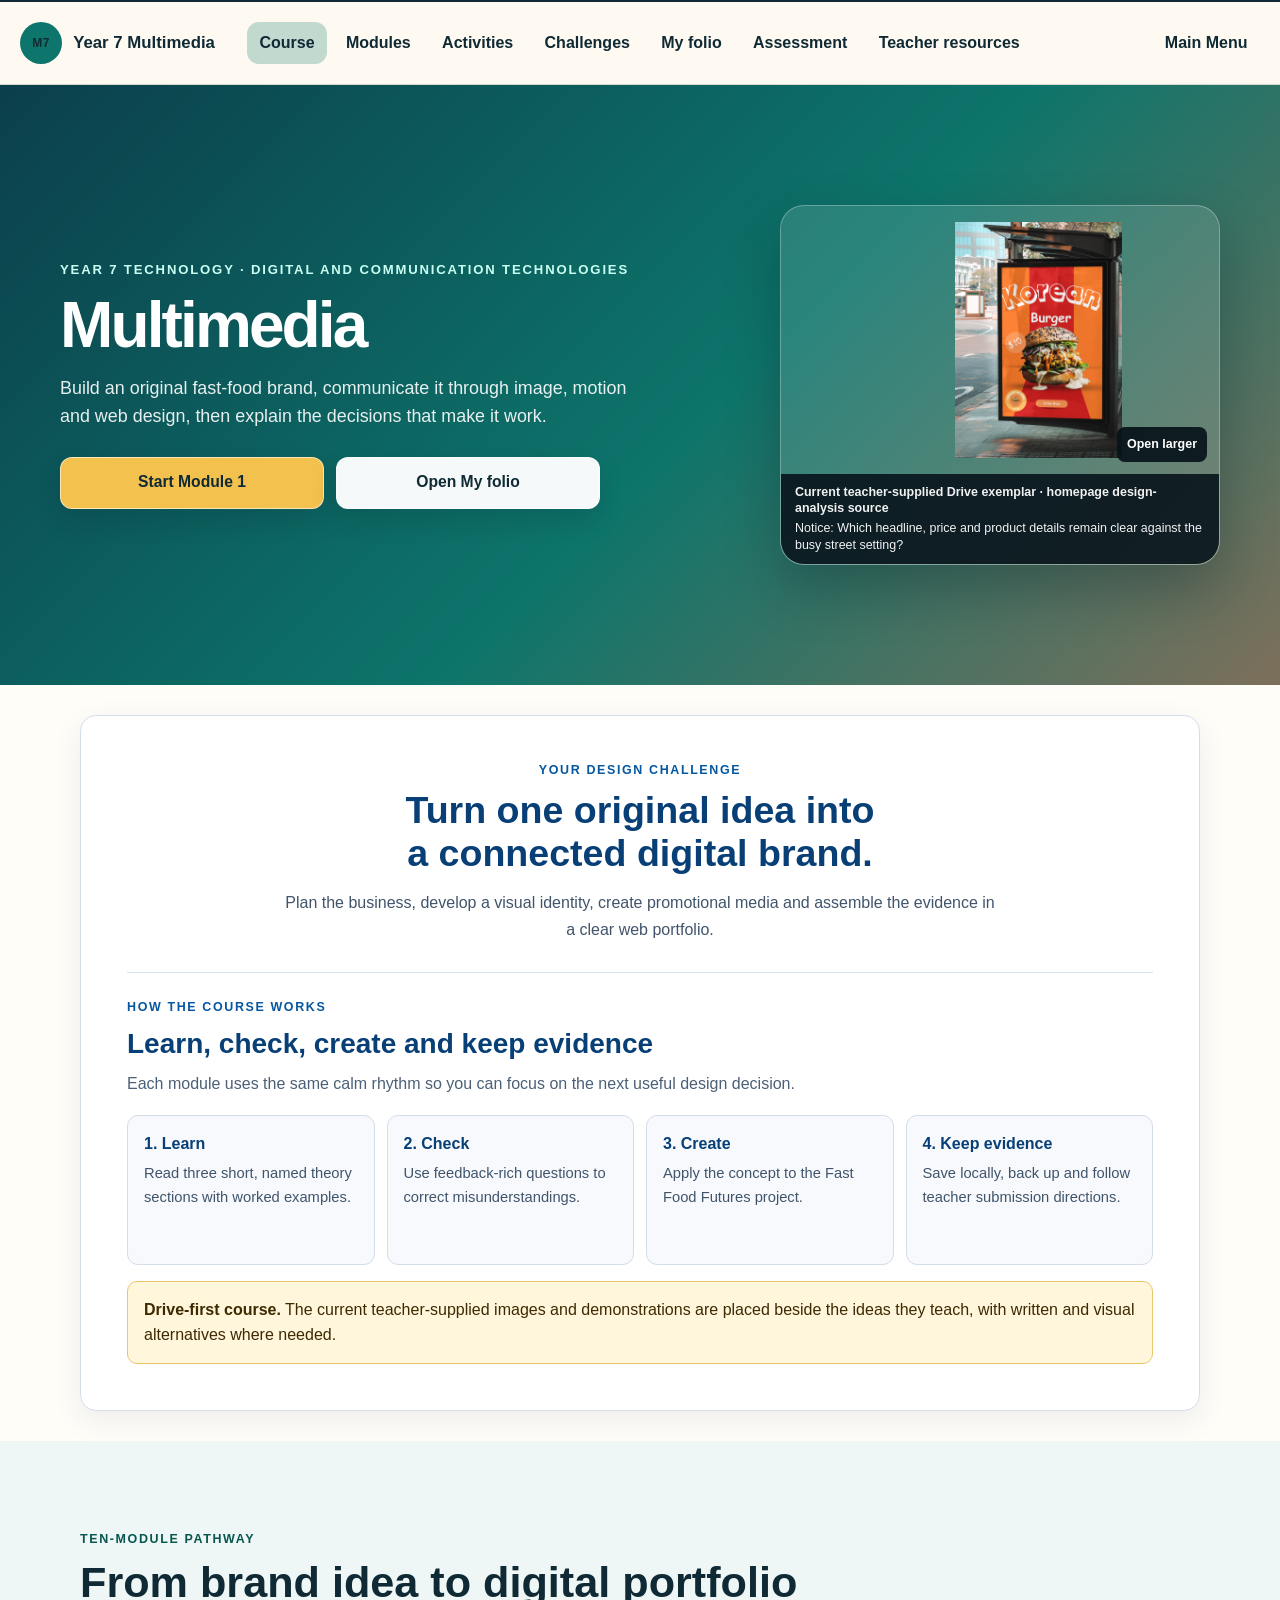
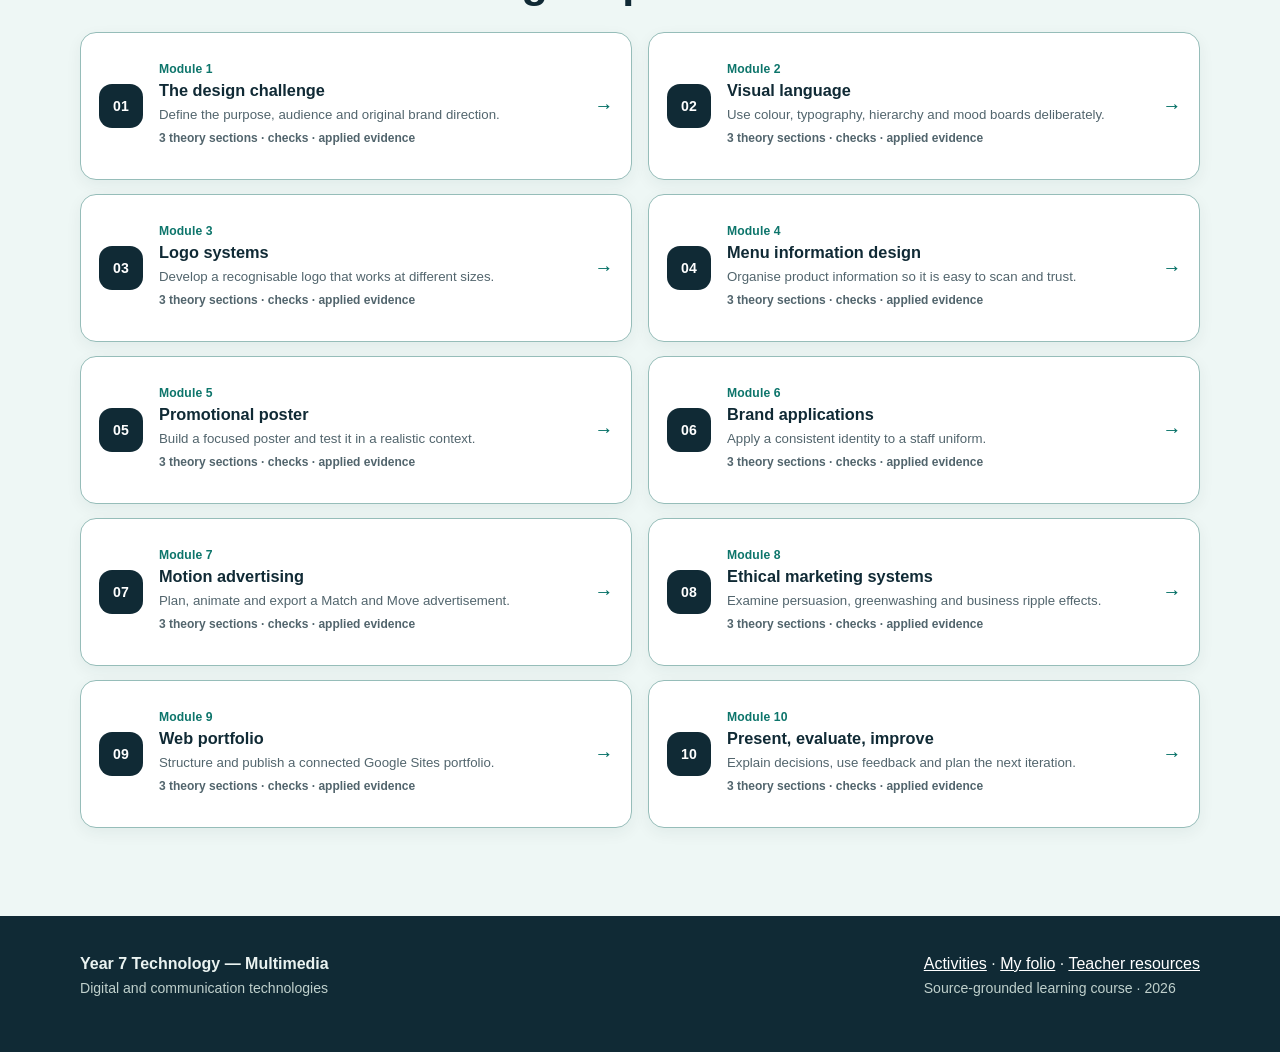
==== index.html @ 935b4e0b "Publish Year 7 Multimedia guided course" ====
<!doctype html>
<html lang="en-AU">
<head>
  <meta charset="utf-8"><meta name="viewport" content="width=device-width, initial-scale=1">
  <link rel="icon" href="favicon.svg" type="image/svg+xml">
  <meta name="description" content="Year 7 Technology Multimedia — Fast Food Futures student learning course.">
  <title>Year 7 Technology | Multimedia</title>
  <link rel="stylesheet" href="styles.css"><link rel="stylesheet" href="course-family-navigation.css"><link rel="stylesheet" href="course-family-hero.css"><link rel="stylesheet" href="course-family-intro.css"><link rel="stylesheet" href="module-pathway.css">
</head>
<body>
  <a class="skip-link" href="#main">Skip to course content</a>
  <header class="course-family-nav screen-only"><div class="course-family-nav__inner"><a class="course-family-nav__brand" href="index.html"><span class="course-family-nav__mark" aria-hidden="true">M7</span><span>Year 7 Multimedia</span></a><nav class="course-family-nav__links" aria-label="Course navigation"><a data-nav-key="course" href="index.html">Course</a><a data-nav-key="modules" href="#modules">Modules</a><a data-nav-key="activities" href="activities.html">Activities</a><a data-nav-key="busy-work" href="busy-work.html">Challenges</a><a data-nav-key="folio" href="folio.html">My folio</a><a data-nav-key="assessment" href="assessment.html">Assessment</a><a data-nav-key="teacher-resources" href="teacher-resources.html">Teacher resources</a><a data-main-menu-link href="https://stevencowell.github.io/Main-Page/">Main Menu</a></nav></div></header>
  <main id="main">
    <section class="course-family-hero family-dark-hero"><div class="course-family-hero-inner"><div class="hero-copy"><p class="eyebrow">Year 7 Technology · Digital and communication technologies</p><h1>Multimedia</h1><p class="lede">Build an original fast-food brand, communicate it through image, motion and web design, then explain the decisions that make it work.</p><div class="hero-actions"><a href="modules/module-01.html">Start Module 1</a><a href="folio.html">Open My folio</a></div></div><figure class="hero-image hero-image-contain" data-hero-media><a class="hero-image__open" href="assets/source/drive-poster-street-mockup.png" target="_blank" rel="noopener" aria-label="Open the supplied street poster mock-up at full size"><img src="assets/source/drive-poster-street-mockup.png" alt="Supplied Fast Food Futures poster shown on an outdoor street advertising panel"><span class="hero-image__open-label">Open larger</span></a><figcaption><strong>Current teacher-supplied Drive exemplar · homepage design-analysis source</strong><span>Notice: Which headline, price and product details remain clear against the busy street setting?</span></figcaption></figure></div></section>
    <section class="course-family-intro" aria-labelledby="course-intro-title"><div class="course-family-intro__inner"><header class="course-family-intro__heading"><p class="course-family-intro__eyebrow">Your design challenge</p><h2 id="course-intro-title">Turn one original idea into a connected digital brand.</h2><p class="course-family-intro__lede">Plan the business, develop a visual identity, create promotional media and assemble the evidence in a clear web portfolio.</p></header><div class="course-family-intro__routine"><div class="course-family-intro__routine-heading"><p class="course-family-intro__eyebrow">How the course works</p><h3>Learn, check, create and keep evidence</h3><p>Each module uses the same calm rhythm so you can focus on the next useful design decision.</p></div><div class="course-family-intro__cards"><article class="course-family-intro__card"><h4>1. Learn</h4><p>Read three short, named theory sections with worked examples.</p></article><article class="course-family-intro__card"><h4>2. Check</h4><p>Use feedback-rich questions to correct misunderstandings.</p></article><article class="course-family-intro__card"><h4>3. Create</h4><p>Apply the concept to the Fast Food Futures project.</p></article><article class="course-family-intro__card"><h4>4. Keep evidence</h4><p>Save locally, back up and follow teacher submission directions.</p></article></div></div><p class="course-family-intro__evidence"><strong>Drive-first course.</strong> The current teacher-supplied images and demonstrations are placed beside the ideas they teach, with written and visual alternatives where needed.</p></div></section>
    <section class="soft" id="modules"><div class="wrap"><p class="eyebrow">Ten-module pathway</p><h2>From brand idea to digital portfolio</h2><div class="module-grid" data-module-grid></div></div></section>
  </main>
  <footer class="footer"><div class="wrap footer-grid"><div><strong>Year 7 Technology — Multimedia</strong><p class="fine">Digital and communication technologies</p></div><div><a href="activities.html">Activities</a> · <a href="folio.html">My folio</a> · <a href="teacher-resources.html">Teacher resources</a><p class="fine">Source-grounded learning course · <span data-year></span></p></div></div></footer>
  <script src="data/course-map.js"></script><script src="scripts/shared.js"></script><script src="scripts/home.js"></script>
</body></html>
---- styles.css ----
:root {
  --ink: #102a35;
  --muted: #52656d;
  --paper: #fffdf8;
  --surface: #ffffff;
  --soft: #eef7f5;
  --accent: #0d756b;
  --accent-dark: #07564f;
  --coral: #ed6a4a;
  --gold: #f2c14e;
  --line: #d6e1de;
  --focus: #7a3df0;
  --shadow: 0 14px 34px rgba(16, 42, 53, .10);
  --family-hero-surface: linear-gradient(135deg, #0b3f4b 0%, #0d756b 55%, #ed6a4a 145%);
  --family-hero-copy: #fff;
  --family-hero-muted: rgba(255, 255, 255, .9);
  --family-hero-eyebrow: #c8fff2;
  --family-action-primary: #f2c14e;
  --family-action-primary-ink: #102a35;
  --family-action-secondary-ink: #102a35;
  color-scheme: light;
  font-family: Inter, Aptos, "Segoe UI", Arial, sans-serif;
}

* { box-sizing: border-box; }
html { scroll-behavior: smooth; }
body { margin: 0; background: var(--paper); color: var(--ink); line-height: 1.65; }
img { display: block; max-width: 100%; }
a { color: var(--accent-dark); }
a:hover { color: #8d321f; }
button, input, textarea, select { font: inherit; }
:focus-visible { outline: 3px solid var(--focus); outline-offset: 3px; }

.skip-link { position: fixed; left: 1rem; top: -5rem; z-index: 9999; padding: .75rem 1rem; border-radius: .5rem; background: #fff; color: #000; font-weight: 800; }
.skip-link:focus { top: 1rem; }
.wrap { width: min(1120px, calc(100% - 40px)); margin-inline: auto; }
.narrow { width: min(800px, calc(100% - 40px)); margin-inline: auto; }
section { padding: clamp(3rem, 7vw, 5.5rem) 0; }
.soft { background: var(--soft); }
.eyebrow { margin: 0 0 .55rem; color: var(--accent-dark); font-size: .78rem; font-weight: 900; letter-spacing: .13em; text-transform: uppercase; }
h1, h2, h3 { line-height: 1.14; text-wrap: balance; }
h1 { font-size: clamp(2.5rem, 7vw, 4.6rem); }
h2 { margin: 0 0 1rem; font-size: clamp(1.8rem, 4vw, 2.7rem); }
h3 { margin: 0 0 .65rem; font-size: 1.23rem; }
p { margin: 0 0 1rem; }
.lede { max-width: 65ch; color: var(--muted); font-size: 1.12rem; }
.fine { color: var(--muted); font-size: .88rem; }
.button { display: inline-flex; align-items: center; justify-content: center; min-height: 48px; padding: .78rem 1.05rem; border: 2px solid var(--accent); border-radius: .75rem; background: var(--accent); color: #fff; font-weight: 850; text-decoration: none; }
.button:hover { background: var(--accent-dark); color: #fff; }
.button.secondary { background: #fff; color: var(--ink); }
.actions { display: flex; flex-wrap: wrap; gap: .8rem; margin-top: 1.4rem; }

.course-family-nav { position: sticky; top: 0; }
.course-family-nav__mark { font-size: .7rem; letter-spacing: .04em; }
.course-family-nav__links a[data-main-menu-link] { margin-left: auto; }

.identity-panel { display: grid; height: 100%; place-items: center; overflow: hidden; background: linear-gradient(145deg, rgba(255,255,255,.22), rgba(255,255,255,.06)); }
.identity-mark { display: grid; width: 220px; aspect-ratio: 1; place-items: center; border: 3px solid rgba(255,255,255,.7); border-radius: 30%; background: rgba(10,42,53,.28); box-shadow: 0 18px 40px rgba(0,0,0,.2); color: #fff; font-size: 4rem; font-weight: 950; letter-spacing: -.08em; transform: rotate(-4deg); }
.identity-mark small { display: block; margin-top: -.7rem; font-size: .78rem; letter-spacing: .14em; text-transform: uppercase; }
.course-family-intro__eyebrow, .course-family-intro__heading h2, .course-family-intro__routine-heading h3, .course-family-intro__card h4 { color: var(--accent-dark); }
.course-family-intro__evidence { background: #fff4ce; border-color: #e5bd44; }

.module-grid { list-style: none; }
.module-card { min-width: 0; }
.module-card a { color: inherit; }
.module-card .module-status { display: inline-block; margin-top: .35rem; color: var(--muted); font-size: .75rem; font-weight: 750; }

.page-hero { padding: clamp(2.6rem, 7vw, 4.8rem) 0; background: linear-gradient(135deg, #0b3f4b, #0d756b); color: #fff; }
.page-hero .eyebrow { color: #c8fff2; }
.page-hero h1 { margin: 0 0 .7rem; font-size: clamp(2.2rem, 6vw, 4rem); }
.page-hero p { max-width: 65ch; color: rgba(255,255,255,.9); }
.breadcrumbs { display: flex; flex-wrap: wrap; gap: .45rem; margin-bottom: 1rem; font-size: .9rem; }
.breadcrumbs a { color: #fff; }

.module-layout { display: grid; grid-template-columns: minmax(0, 1fr) 290px; gap: 2rem; align-items: start; }
.module-main { min-width: 0; }
.module-aside { position: sticky; top: 110px; }
.module-aside ol { display: grid; gap: .45rem; margin: 0 0 1.2rem; padding: 0; list-style: none; }
.module-aside li a { display: grid; grid-template-columns: 1.7rem 1fr; gap: .55rem; align-items: start; padding: .48rem .55rem; border-radius: .55rem; color: var(--ink); font-size: .91rem; line-height: 1.35; text-decoration: none; }
.module-aside li a:hover { background: var(--soft); color: var(--accent-dark); }
.module-aside li span { display: grid; width: 1.55rem; height: 1.55rem; place-items: center; border-radius: 50%; background: var(--accent); color: #fff; font-size: .72rem; font-weight: 900; }
.card { padding: 1.35rem; border: 1px solid var(--line); border-radius: 1rem; background: var(--surface); box-shadow: 0 8px 24px rgba(16,42,53,.06); }
.card-list { display: grid; grid-template-columns: repeat(2, minmax(0,1fr)); gap: 1rem; }
.integration-placeholder { padding: 1.5rem; border: 2px dashed #96aaa4; border-radius: 1rem; background: #f7faf9; }
.integration-placeholder strong { display: block; margin-bottom: .3rem; color: var(--accent-dark); }
.integration-placeholder code { overflow-wrap: anywhere; }
.status-pill { display: inline-flex; align-items: center; gap: .4rem; padding: .32rem .62rem; border-radius: 999px; background: #fff4ce; color: #654b00; font-size: .78rem; font-weight: 850; }
.route-grid { display: grid; grid-template-columns: repeat(2, minmax(0,1fr)); gap: 1rem; margin-top: 1.5rem; }
.resource-feature-grid, .source-library-grid { display: grid; grid-template-columns: repeat(2, minmax(0, 1fr)); gap: 1.2rem; margin: 1.4rem 0; }
.resource-feature, .source-library-card { padding: 1.35rem; border: 1px solid var(--line); border-radius: 1rem; background: #fff; box-shadow: 0 8px 24px rgba(16,42,53,.06); }
.resource-feature h3, .source-library-card h3 { margin-top: .7rem; color: var(--accent-dark); }
.resource-list { display: grid; gap: .75rem; margin: 1.4rem 0 0; padding: 0; list-style: none; }
.resource-list li { display: grid; grid-template-columns: 2.5rem minmax(0, 1fr) auto; gap: .8rem 1rem; align-items: center; padding: .9rem 1rem; border: 1px solid var(--line); border-radius: .8rem; background: #fff; }
.resource-list li > span { display: grid; width: 2.25rem; height: 2.25rem; place-items: center; border-radius: 50%; background: var(--accent-dark); color: #fff; font-size: .75rem; font-weight: 900; }
.resource-list li div { display: grid; gap: .1rem; }
.resource-list small { color: var(--muted); }
.resource-list li > a { font-weight: 850; white-space: nowrap; }
.source-library-card ul { margin: .7rem 0 0; padding-left: 1.25rem; }
.source-library-card li { margin: .45rem 0; }
.source-record-links { font-weight: 850; }
.privacy-note { margin: 1.2rem 0 0; padding: 1rem 1.1rem; border-left: 5px solid #5b55aa; background: #f3f1ff; }
.source-boundary { padding: 1rem 1.1rem; border-left: 5px solid var(--coral); background: #fff4ef; }
.teacher-confirm { padding: 1rem 1.1rem; border-left: 5px solid var(--gold); background: #fff8dc; }
.progress-shell { height: 10px; overflow: hidden; border-radius: 99px; background: #dbe7e3; }
.progress-bar { width: 0; height: 100%; background: var(--coral); }

.module-orientation { margin-bottom: 3rem; padding: 1.35rem; border: 1px solid #bcdad4; border-radius: 1rem; background: linear-gradient(135deg, #f2fbf8, #fffdf8); }
.module-orientation h2 { max-width: 22ch; font-size: clamp(1.55rem, 4vw, 2.15rem); }
.lesson-section { scroll-margin-top: 100px; padding: 3rem 0 1rem; border-top: 3px solid var(--line); }
.lesson-section:first-of-type { border-top-color: var(--coral); }
.lesson-heading { position: relative; padding-left: 3.5rem; }
.lesson-heading h2 { margin-bottom: .55rem; }
.lesson-heading > p:last-child { max-width: 62ch; color: var(--muted); font-size: 1.05rem; }
.section-number { position: absolute; left: 0; top: -.2rem; display: grid; width: 2.65rem; height: 2.65rem; place-items: center; margin: 0; border-radius: 50%; background: var(--accent-dark); color: #fff; font-size: .75rem; font-weight: 900; }
.theory-copy { max-width: 72ch; }
.theory-copy > section { margin: 1.8rem 0; padding: 0; }
.theory-copy h3 { color: var(--accent-dark); font-size: 1.28rem; }
.key-ideas, .vocabulary, .misconception, .scaffold, .quality-check { margin: 1.4rem 0; padding: 1.15rem 1.25rem; border-radius: .85rem; }
.key-ideas { border-left: 5px solid var(--accent); background: #eef9f6; }
.vocabulary { border-left: 5px solid #5b55aa; background: #f3f1ff; }
.misconception { border-left: 5px solid var(--coral); background: #fff2ed; }
.key-ideas h3, .vocabulary h3, .misconception h3, .scaffold h4, .quality-check h4 { margin: 0 0 .55rem; font-size: 1rem; }
.key-ideas ul, .vocabulary ul, .misconception ul, .scaffold ul, .quality-check ul { margin: 0; padding-left: 1.2rem; }

.visual-grid { display: grid; grid-template-columns: repeat(2, minmax(0, 1fr)); gap: 1.2rem; margin: 1.7rem 0; }
.learning-visual { min-width: 0; margin: 0; overflow: hidden; border: 1px solid var(--line); border-radius: 1rem; background: #fff; box-shadow: 0 8px 24px rgba(16,42,53,.07); }
.learning-visual:only-child { grid-column: 1 / -1; }
.learning-visual img { width: 100%; height: auto; max-height: 620px; object-fit: contain; background: #edf3f1; }
.image-open { position: relative; display: block; width: 100%; padding: 0; border: 0; background: transparent; color: inherit; cursor: zoom-in; }
.image-open > span { position: absolute; right: .65rem; bottom: .65rem; padding: .35rem .55rem; border-radius: .45rem; background: rgba(16,42,53,.9); color: #fff; font-size: .74rem; font-weight: 850; }
.learning-visual figcaption { display: grid; gap: .2rem; padding: .85rem 1rem 1rem; color: var(--muted); font-size: .87rem; }
.learning-visual figcaption strong { color: var(--ink); font-size: .95rem; }

.video-card { margin: 1.8rem 0; overflow: hidden; border: 1px solid #bed3cf; border-radius: 1rem; background: #f7fbfa; }
.video-copy { padding: 1.2rem 1.2rem .45rem; }
.video-copy h3 { margin-bottom: .5rem; font-size: 1.35rem; }
.watch-for { padding: .72rem .85rem; border-left: 4px solid var(--gold); background: #fff8dc; }
.video-stage { position: relative; border-block: 1px solid #bed3cf; background: #102a35; }
.video-launch { position: relative; display: grid; width: 100%; min-height: 260px; place-items: center; overflow: hidden; padding: 0; border: 0; background: #102a35; color: #fff; cursor: pointer; }
.video-launch img { width: 100%; aspect-ratio: 16 / 9; object-fit: cover; opacity: .78; }
.video-launch > span { position: absolute; display: grid; gap: .25rem; max-width: 25rem; padding: .9rem 1.1rem; border: 2px solid rgba(255,255,255,.8); border-radius: .8rem; background: rgba(7,45,53,.9); box-shadow: var(--shadow); }
.video-launch strong { font-size: 1.08rem; }
.video-launch small { font-size: .78rem; }
.video-frame { aspect-ratio: 16 / 9; }
.video-frame iframe { width: 100%; height: 100%; border: 0; }
.video-close { position: absolute; top: .75rem; right: .75rem; z-index: 2; min-height: 42px; padding: .55rem .8rem; border: 2px solid #fff; border-radius: .55rem; background: rgba(16,42,53,.94); color: #fff; font-weight: 850; cursor: pointer; }
.video-support { display: flex; flex-wrap: wrap; gap: .8rem 1.2rem; align-items: center; justify-content: space-between; padding: .9rem 1.2rem 1.1rem; font-size: .88rem; }
.source-limit { margin-top: 1rem; padding: 1rem; border: 2px solid #b45309; border-radius: var(--radius-sm); background: #fff7ed; color: #7c2d12; }
.source-limit p { margin: .35rem 0 0; }
.video-support details { flex: 1 1 24rem; }
.video-support summary { color: var(--accent-dark); font-weight: 850; cursor: pointer; }

.knowledge-check, .evidence-card { margin: 1.8rem 0; padding: 1.35rem; border: 1px solid var(--line); border-radius: 1rem; background: #fff; box-shadow: 0 8px 24px rgba(16,42,53,.06); }
.knowledge-check fieldset { margin: 0; padding: 0; border: 0; }
.knowledge-check legend { display: grid; gap: .25rem; width: 100%; margin-bottom: .9rem; font-size: 1.08rem; font-weight: 850; }
.knowledge-check legend span { color: var(--accent-dark); font-size: .74rem; letter-spacing: .11em; text-transform: uppercase; }
.choice { display: grid; grid-template-columns: 1.25rem 1fr; gap: .7rem; align-items: start; margin: .55rem 0; padding: .78rem .85rem; border: 1px solid #cad9d5; border-radius: .65rem; cursor: pointer; }
.choice:hover, .choice:has(input:checked) { border-color: var(--accent); background: #edf9f6; }
.choice input { width: 1.15rem; height: 1.15rem; margin-top: .18rem; accent-color: var(--accent); }
.hint { margin: .8rem 0; }
.hint summary, .evidence-card summary { color: var(--accent-dark); font-weight: 850; cursor: pointer; }
.check-feedback { min-height: 1.5rem; margin: .8rem 0 0; padding: .75rem .85rem; border-radius: .6rem; background: #eef4f2; }
.check-feedback:empty { display: none; }
.check-feedback[data-result="correct"] { border-left: 4px solid #2d7a51; background: #eaf8ef; }
.check-feedback[data-result="retry"] { border-left: 4px solid var(--gold); background: #fff8dc; }
.evidence-card { border-top: 5px solid var(--coral); }
.evidence-card h3 { font-size: 1.45rem; }
.evidence-card label, [data-written-check] label { display: block; margin: 1rem 0 .45rem; font-weight: 850; }
textarea, input[type="text"], select { width: 100%; min-height: 48px; padding: .8rem .9rem; border: 2px solid #9eb3ad; border-radius: .65rem; background: #fff; color: var(--ink); }
textarea { resize: vertical; line-height: 1.5; }
.save-row { display: flex; flex-wrap: wrap; gap: .75rem 1rem; align-items: center; margin-top: .85rem; }
.save-status { color: var(--muted); font-size: .88rem; font-weight: 750; }
.save-status[data-state="saved"] { color: #246b46; }
.save-status[data-state="error"] { color: #9a2d1a; }
.activity-link { margin: 1.2rem 0; }
.check-list { list-style: "✓  "; }

.image-lightbox { width: min(96vw, 1320px); max-height: 96vh; padding: .75rem; overflow: hidden; border: 0; border-radius: 1rem; background: #fff; box-shadow: 0 24px 70px rgba(0,0,0,.4); }
.image-lightbox::backdrop { background: rgba(5,22,27,.84); }
.image-lightbox-toolbar { display: flex; align-items: center; justify-content: space-between; gap: .75rem; margin-bottom: .65rem; }
.image-lightbox-toolbar a { min-height: 40px; padding: .55rem .75rem; border-radius: .5rem; background: var(--pale); color: var(--accent-dark); font-weight: 850; }
.image-lightbox-stage { width: 100%; max-height: calc(96vh - 7.5rem); overflow: auto; border: 1px solid var(--line); border-radius: .75rem; background: #edf3f1; }
.image-lightbox img { display: block; width: 1200px; max-width: none; max-height: none; height: auto; object-fit: contain; background: #edf3f1; }
.image-lightbox button { min-height: 40px; padding: .45rem .75rem; border: 0; border-radius: .5rem; background: var(--ink); color: #fff; font-weight: 850; cursor: pointer; }
.image-lightbox-note { margin: .55rem 0 0; color: var(--muted); font-size: .82rem; }

.activity-tools { display: grid; grid-template-columns: minmax(0, 1fr) minmax(220px, .35fr); gap: 1rem; margin-bottom: 1.2rem; padding: 1rem; border: 1px solid var(--line); border-radius: .9rem; background: #fff; box-shadow: 0 8px 24px rgba(16,42,53,.05); }
.activity-tools label { display: grid; gap: .35rem; color: var(--accent-dark); font-size: .82rem; font-weight: 850; }
.activity-tools input, .activity-tools select { min-height: 48px; }
.activity-bank { display: grid; gap: 1.4rem; margin-top: 1.5rem; }
.activity-card { scroll-margin-top: 100px; padding: clamp(1.2rem, 3vw, 2rem); border: 1px solid var(--line); border-top: 5px solid var(--accent); border-radius: 1rem; background: #fff; box-shadow: var(--shadow); }
.activity-card[hidden] { display: none; }
.activity-card header { max-width: 70ch; }
.activity-card header h2 { margin-bottom: .45rem; font-size: clamp(1.55rem, 3vw, 2.1rem); }
.activity-card section { padding: 1rem 0 0; }
.activity-card section h3 { color: var(--accent-dark); }
.activity-card ol, .activity-card ul { padding-left: 1.35rem; }
.activity-card li { margin: .4rem 0; }
.activity-parts li > span { display: block; color: var(--muted); font-size: .9rem; }
.activity-support { margin: 1rem 0; padding: .9rem 1rem; border-radius: .7rem; background: #f3f1ff; }
.activity-support summary { color: #39327d; font-weight: 850; cursor: pointer; }
.activity-card > label { display: block; margin: 1.1rem 0 .4rem; font-weight: 850; }
.completion-feedback { margin-top: 1rem; padding: .8rem .9rem; border-left: 4px solid var(--gold); background: #fff8dc; font-size: .9rem; }
.return-link { margin-bottom: 0; text-align: right; font-weight: 850; }
.sort-activity, .scenario-activity, .sequence-activity, .matrix-activity { display: grid; gap: .75rem; margin: .75rem 0 1.2rem; }
.sort-activity h4, .scenario-activity h4, .sequence-activity h4, .matrix-activity h4 { margin: 0; color: var(--accent-dark); }
.sort-card, .scenario-card, .sequence-card, .matrix-row { display: grid; grid-template-columns: minmax(0, 1fr) minmax(210px, .55fr); gap: .75rem 1rem; align-items: end; padding: .9rem; border: 1px solid #cbdad6; border-radius: .75rem; background: #f8fbfa; }
.sort-card p, .scenario-card p, .sequence-card p, .matrix-row p { margin: 0; }
.matrix-row { grid-template-columns: minmax(0, 1fr) minmax(170px, .35fr) minmax(230px, .65fr); }
.structured-field { display: grid; gap: .3rem; color: var(--accent-dark); font-size: .82rem; font-weight: 850; }
.structured-field select, .structured-field input { min-height: 44px; }
.inline-feedback { min-height: 1.1rem; color: var(--muted); font-size: .76rem; font-weight: 650; }
.inline-feedback[data-result="correct"] { color: #246b46; }
.inline-feedback[data-result="retry"] { color: #9a4b00; }
.response-grid { display: grid; grid-template-columns: repeat(2, minmax(0, 1fr)); gap: .75rem; margin: 1rem 0; padding: 1rem; border: 1px solid #d1dedb; border-radius: .75rem; }
.response-grid legend { padding: 0 .35rem; color: var(--accent-dark); font-weight: 850; }
.check-grid { display: grid; grid-template-columns: repeat(2, minmax(0, 1fr)); gap: .55rem; margin: 1rem 0; padding: 1rem; border: 1px solid #d1dedb; border-radius: .75rem; }
.check-grid legend { padding: 0 .35rem; color: var(--accent-dark); font-weight: 850; }
.activity-checkbox { display: grid; grid-template-columns: 1.25rem 1fr; gap: .6rem; align-items: start; padding: .65rem .7rem; border-radius: .6rem; background: #f5f8f7; cursor: pointer; }
.activity-checkbox input { width: 1.15rem; height: 1.15rem; margin-top: .12rem; accent-color: var(--accent); }
.data-list, .activity-parts .data-list { padding: .75rem .9rem; border-radius: .7rem; background: #f5f8f7; }
.data-list h4 { margin: 0; color: var(--accent-dark); }
.data-list li span { display: block; color: var(--muted); font-size: .86rem; }
.data-pairs { display: grid; grid-template-columns: repeat(2, minmax(0, 1fr)); gap: .65rem; }
.data-pairs div { padding: .7rem .8rem; border-radius: .65rem; background: #f5f8f7; }
.data-pairs dt { color: var(--accent-dark); font-weight: 850; }
.data-pairs dd { margin: .2rem 0 0; }
.activity-note { padding: .7rem .85rem; border-left: 4px solid var(--gold); background: #fff8dc; }
.completion-feedback span { display: block; margin-top: .35rem; }

.footer { padding: 2.2rem 0; background: #102a35; color: #eaf3f1; }
.footer a { color: #fff; }
.footer-grid { display: grid; grid-template-columns: 1fr auto; gap: 1rem; align-items: start; }
.footer .fine { color: #bfd0cc; }

@media (max-width: 820px) {
  .module-layout { grid-template-columns: 1fr; }
  .module-aside { position: static; }
  .route-grid, .card-list, .visual-grid, .resource-feature-grid, .source-library-grid { grid-template-columns: 1fr; }
  .resource-list li { grid-template-columns: 2.5rem minmax(0, 1fr); }
  .resource-list li > a { grid-column: 2; }
  .learning-visual:only-child { grid-column: auto; }
  .sort-card, .scenario-card, .sequence-card, .matrix-row, .response-grid, .check-grid, .data-pairs { grid-template-columns: 1fr; }
}

@media (max-width: 560px) {
  .wrap, .narrow { width: min(100% - 24px, 1120px); }
  section { padding: 2.8rem 0; }
  .footer-grid { grid-template-columns: 1fr; }
  .course-family-nav__links a[data-main-menu-link] { margin-left: 0; }
  .lesson-heading { padding-left: 0; }
  .section-number { position: static; width: auto; height: auto; place-items: start; margin-bottom: .55rem; border-radius: 0; background: transparent; color: var(--coral); }
  .knowledge-check, .evidence-card { padding: 1rem; }
  .activity-tools { grid-template-columns: 1fr; }
}

@media print {
  .course-family-nav, .actions, .screen-only, .video-launch, .image-open > span, .image-lightbox { display: none !important; }
  body { background: #fff; color: #000; }
  .card, .integration-placeholder, .knowledge-check, .evidence-card, .learning-visual { break-inside: avoid; box-shadow: none; }
  .module-layout { display: block; }
  .module-aside { display: none; }
  .lesson-section { break-before: page; }
  .lesson-section:first-child { break-before: auto; }
  textarea { min-height: 9rem; border: 1px solid #777; }
  body.print-one .activity-card:not(.print-target) { display: none; }
  body.print-one .activity-card.print-target { border: 0; box-shadow: none; }
}
---- course-family-navigation.css ----
.course-family-nav {
  --hub-ink: var(--ink, #173f28);
  --hub-paper: var(--cream, #fffaf1);
  --hub-accent: var(--mustard, var(--accent, #f0c778));
  background: var(--hub-paper);
  border-bottom: 1px solid color-mix(in srgb, var(--hub-ink) 16%, transparent);
  border-top: 2px solid var(--hub-ink);
  color: var(--hub-ink);
  min-height: 85px;
  padding: 0 !important;
  position: relative;
  width: 100%;
  z-index: 1000;
}

.course-family-nav *,
.course-family-nav *::before,
.course-family-nav *::after { box-sizing: border-box; }

.course-family-nav__inner {
  align-items: center;
  display: flex;
  gap: 1.15rem 2rem;
  margin: 0 auto;
  max-width: 1440px;
  min-height: 82px;
  padding: .8rem 1.25rem;
  width: 100%;
}

.course-family-nav__brand {
  align-items: center;
  color: var(--hub-ink);
  display: inline-flex;
  flex: 0 0 auto;
  font-size: 1.05rem;
  font-weight: 850;
  gap: .7rem;
  line-height: 1.2;
  text-decoration: none;
}

.course-family-nav__mark {
  align-items: center;
  background: var(--hub-accent);
  border-radius: 50%;
  color: var(--hub-ink);
  display: inline-flex;
  font-size: .75rem;
  font-weight: 900;
  height: 42px;
  justify-content: center;
  width: 42px;
}

.course-family-nav__links {
  align-items: center;
  display: flex;
  flex: 1 1 auto;
  flex-wrap: nowrap;
  gap: .25rem .4rem;
  min-width: 0;
  overflow-x: auto;
  scrollbar-width: thin;
}

.course-family-nav__links a {
  border-radius: 12px;
  color: var(--hub-ink);
  display: inline-flex;
  font-size: 1rem;
  font-weight: 760;
  line-height: 1.2;
  padding: .72rem .78rem;
  text-decoration: none;
  white-space: nowrap;
}

.course-family-nav__links a:hover,
.course-family-nav__links a:focus-visible {
  background: color-mix(in srgb, var(--hub-accent) 18%, transparent);
  color: var(--hub-ink);
  outline: 3px solid color-mix(in srgb, var(--hub-ink) 18%, transparent);
  outline-offset: 2px;
}

.course-family-nav__links a[aria-current="page"] {
  background: color-mix(in srgb, var(--hub-accent) 25%, transparent);
}

.course-family-nav .nav-toggle { display: none !important; }

@media (max-width: 780px) {
  .course-family-nav { min-height: 0; }
  .course-family-nav__inner { display: grid; gap: .6rem; min-height: 0; padding: .7rem .8rem .55rem; }
  .course-family-nav__brand { font-size: 1rem; }
  .course-family-nav__mark { height: 36px; width: 36px; }
  .course-family-nav__links { flex-wrap: nowrap; margin-inline: -.8rem; overflow-x: auto; padding: 0 .8rem .45rem; scrollbar-width: thin; }
  .course-family-nav__links a { flex: 0 0 auto; font-size: .92rem; padding: .62rem .72rem; }
}

@media print { .course-family-nav { display: none !important; } }
---- course-family-hero.css ----
/* Shared homepage hero geometry for Steve's non-VET course family. */
.course-family-hero {
  --family-hero-height: 600px;
  --family-hero-media-height: 360px;
  display: block !important;
  height: var(--family-hero-height) !important;
  isolation: isolate;
  margin: 0 !important;
  max-width: none !important;
  max-height: var(--family-hero-height) !important;
  min-height: var(--family-hero-height) !important;
  overflow: hidden;
  padding: 0 !important;
  position: relative;
  width: 100% !important;
}

.course-family-hero .course-family-hero-inner {
  align-items: center !important;
  display: grid !important;
  gap: 48px !important;
  grid-template-columns: minmax(0, 1fr) minmax(360px, 440px) !important;
  margin: 0 auto !important;
  max-width: 1240px !important;
  min-height: var(--family-hero-height) !important;
  padding: 56px 40px !important;
  width: calc(100% - 32px) !important;
}

.course-family-hero.hero-no-media .course-family-hero-inner {
  grid-template-columns: minmax(0, 1fr) !important;
}

.save-note,
#modules ~ .course-authority-note,
#modules ~ .tomato-band,
#modules ~ .tomato-band ~ section {
  display: none !important;
}

.course-family-hero .hero-copy {
  max-width: 680px !important;
  min-width: 0;
  padding: 0 !important;
  width: 100% !important;
}

.course-family-hero .eyebrow {
  font-size: 0.82rem !important;
  font-weight: 900 !important;
  letter-spacing: 0.14em !important;
  line-height: 1.35 !important;
  margin: 0 0 14px !important;
  text-transform: uppercase;
}

.course-family-hero h1 {
  font-size: clamp(3rem, 5vw, 4.5rem) !important;
  font-weight: 900 !important;
  letter-spacing: -0.045em !important;
  line-height: 1 !important;
  margin: 0 !important;
  max-width: 15ch !important;
  text-wrap: balance;
}

.course-family-hero .hero-subtitle,
.course-family-hero .hero-lede,
.course-family-hero .lede,
.course-family-hero .hero-copy > p:not(.eyebrow) {
  font-size: 1.12rem !important;
  line-height: 1.55 !important;
  margin: 18px 0 0 !important;
  max-width: 58ch !important;
}

.course-family-hero .hero-actions,
.course-family-hero .actions {
  align-items: stretch !important;
  display: grid !important;
  gap: 12px !important;
  grid-template-columns: repeat(2, minmax(0, 1fr)) !important;
  margin: 26px 0 0 !important;
  max-width: 540px !important;
  width: 100% !important;
}

.course-family-hero .hero-actions > a,
.course-family-hero .actions > a {
  align-items: center !important;
  border: 1px solid rgba(255, 255, 255, 0.58) !important;
  border-radius: 12px !important;
  box-shadow: 0 12px 26px rgba(6, 23, 33, 0.14) !important;
  display: flex !important;
  font-size: 0.98rem !important;
  font-weight: 850 !important;
  justify-content: center !important;
  line-height: 1.2 !important;
  margin: 0 !important;
  min-height: 52px !important;
  padding: 13px 16px !important;
  text-align: center !important;
  text-decoration: none !important;
  width: 100% !important;
}

.course-family-hero .hero-actions > a:first-child,
.course-family-hero .actions > a:first-child {
  background: var(--family-action-primary, var(--hero-accent, var(--teal, #f0bd67))) !important;
  color: var(--family-action-primary-ink, #17232b) !important;
}

.course-family-hero .hero-actions > a:nth-child(n + 2),
.course-family-hero .actions > a:nth-child(n + 2) {
  background: rgba(255, 255, 255, 0.96) !important;
  color: var(--family-action-secondary-ink, #102b3d) !important;
}

.course-family-hero .hero-actions > a:nth-child(3),
.course-family-hero .actions > a:nth-child(3) {
  grid-column: 1 / -1;
}

.course-family-hero .hero-actions > a:hover,
.course-family-hero .hero-actions > a:focus-visible,
.course-family-hero .actions > a:hover,
.course-family-hero .actions > a:focus-visible {
  box-shadow: 0 14px 30px rgba(4, 18, 28, 0.24) !important;
  outline: 3px solid rgba(255, 255, 255, 0.58) !important;
  outline-offset: 3px;
  transform: translateY(-2px);
}

.course-family-hero .hero-plan,
.course-family-hero .hero-showcase,
.course-family-hero .hero-media,
.course-family-hero .hero-image,
.course-family-hero .course-family-hero-identity {
  align-self: center !important;
  aspect-ratio: auto !important;
  background: rgba(255, 255, 255, 0.12);
  border: 1px solid rgba(255, 255, 255, 0.28);
  border-radius: 24px !important;
  box-shadow: 0 24px 54px rgba(3, 18, 28, 0.28) !important;
  display: flex !important;
  flex-direction: column;
  height: var(--family-hero-media-height) !important;
  margin: 0 !important;
  max-height: var(--family-hero-media-height) !important;
  max-width: none !important;
  min-height: var(--family-hero-media-height) !important;
  overflow: hidden !important;
  position: relative !important;
  transform: none !important;
  width: 100% !important;
}

.course-family-hero .hero-plan > a:first-child,
.course-family-hero .hero-showcase > a:first-child,
.course-family-hero .hero-media > a:first-child,
.course-family-hero .hero-image > a:first-child {
  display: block;
  flex: 1 1 auto;
  min-height: 0;
  position: relative;
}

.course-family-hero .hero-plan img,
.course-family-hero .hero-showcase img,
.course-family-hero .hero-media img,
.course-family-hero .hero-image img {
  display: block !important;
  flex: 1 1 auto;
  height: 100% !important;
  inset: auto !important;
  margin: 0 !important;
  max-height: none !important;
  max-width: none !important;
  min-height: 0;
  object-fit: cover !important;
  object-position: center !important;
  padding: 0 !important;
  position: static !important;
  width: 100% !important;
}

.course-family-hero .hero-image img {
  object-position: 66% center !important;
}

.course-family-hero .hero-image__open-label {
  background: rgba(7, 19, 27, 0.92);
  border-radius: 8px;
  bottom: 12px;
  color: #fff;
  font-size: 0.78rem;
  font-weight: 850;
  padding: 7px 10px;
  position: absolute;
  right: 12px;
}

.course-family-hero .hero-image-contain img {
  object-fit: contain !important;
  padding: 16px !important;
}

.course-family-hero figcaption,
.course-family-hero .hero-image-note {
  background: rgba(7, 19, 27, 0.9) !important;
  bottom: auto !important;
  color: rgba(255, 255, 255, 0.94) !important;
  flex: 0 0 auto;
  font-size: 0.78rem !important;
  left: auto !important;
  line-height: 1.35 !important;
  margin: 0 !important;
  padding: 10px 14px !important;
  position: static !important;
  right: auto !important;
}

.course-family-hero figcaption strong,
.course-family-hero figcaption span {
  display: block;
}

.course-family-hero figcaption span {
  margin-top: 3px;
}

.course-family-hero .course-family-hero-identity {
  align-items: center;
  background: linear-gradient(145deg, rgba(255, 255, 255, 0.22), rgba(255, 255, 255, 0.08));
  color: #fff;
  justify-content: center;
}

.course-family-hero .course-family-hero-identity span {
  filter: drop-shadow(0 18px 28px rgba(0, 0, 0, 0.25));
  font-size: clamp(7rem, 14vw, 11rem);
  line-height: 1;
}

.course-family-hero .hero-proof {
  display: none !important;
}

.course-family-hero.family-dark-hero {
  background: var(--family-hero-surface) !important;
  color: var(--family-hero-copy, #fff) !important;
}

.course-family-hero.family-dark-hero .eyebrow {
  color: var(--family-hero-eyebrow, #bcebdd) !important;
}

.course-family-hero.family-dark-hero h1 {
  color: var(--family-hero-copy, #fff) !important;
}

.course-family-hero.family-dark-hero .lede,
.course-family-hero.family-dark-hero .hero-copy > p:not(.eyebrow) {
  color: var(--family-hero-muted, rgba(255, 255, 255, 0.9)) !important;
}

@media (max-width: 820px) {
  .course-family-hero {
    height: auto !important;
    max-height: none !important;
    min-height: auto !important;
  }

  .course-family-hero .course-family-hero-inner {
    gap: 28px !important;
    grid-template-columns: minmax(0, 1fr) !important;
    min-height: auto !important;
    padding: 42px 20px 36px !important;
    width: calc(100% - 20px) !important;
  }

  .course-family-hero h1 {
    font-size: clamp(2.55rem, 12vw, 4rem) !important;
    max-width: 100% !important;
  }

  .course-family-hero .hero-actions,
  .course-family-hero .actions {
    grid-template-columns: minmax(0, 1fr) !important;
    max-width: none !important;
  }

  .course-family-hero .hero-actions > a:nth-child(3),
  .course-family-hero .actions > a:nth-child(3) {
    grid-column: auto;
  }

  .course-family-hero .hero-plan,
  .course-family-hero .hero-showcase,
  .course-family-hero .hero-media,
  .course-family-hero .hero-image,
  .course-family-hero .course-family-hero-identity {
    height: 280px !important;
    max-height: 280px !important;
    min-height: 280px !important;
  }
}

@media (max-width: 420px) {
  .course-family-hero .course-family-hero-inner {
    padding-inline: 14px !important;
    width: 100% !important;
  }
}

@media print {
  .course-family-hero .hero-actions,
  .course-family-hero .actions {
    display: none !important;
  }
}
---- course-family-intro.css ----
.course-family-intro {
  box-sizing: border-box;
  width: min(1120px, calc(100% - 40px));
  margin: 30px auto;
  padding: clamp(28px, 4vw, 46px);
  color: #17324d;
  background: #ffffff;
  border: 1px solid #d4deea;
  border-radius: 16px;
  box-shadow: 0 10px 30px rgba(28, 52, 76, 0.08);
}

.course-family-intro *,
.course-family-intro *::before,
.course-family-intro *::after {
  box-sizing: border-box;
}

.course-family-intro__heading {
  max-width: 780px;
  margin: 0 auto;
  text-align: center;
}

.course-family-intro__eyebrow {
  margin: 0 0 10px;
  color: #0757a0;
  font-size: 0.78rem;
  font-weight: 800;
  letter-spacing: 0.13em;
  line-height: 1.35;
  text-transform: uppercase;
}

.course-family-intro__heading h2,
.course-family-intro__routine-heading h3 {
  color: #073f76;
  font-family: inherit;
  font-weight: 800;
}

.course-family-intro__heading h2 {
  margin: 0;
  font-size: clamp(1.75rem, 3.1vw, 2.35rem);
  line-height: 1.15;
}

.course-family-intro__lede {
  max-width: 720px;
  margin: 14px auto 0;
  color: #40546b;
  font-size: 1rem;
  line-height: 1.7;
}

.course-family-intro__routine {
  margin-top: 28px;
  padding-top: 26px;
  border-top: 1px solid #d8e1eb;
}

.course-family-intro__routine-heading {
  max-width: 900px;
  margin-bottom: 18px;
}

.course-family-intro__routine-heading h3 {
  margin: 0;
  font-size: clamp(1.35rem, 2.3vw, 1.75rem);
  line-height: 1.25;
}

.course-family-intro__routine-heading > p:last-child {
  margin: 10px 0 0;
  color: #4b6077;
  line-height: 1.65;
}

.course-family-intro__cards {
  display: grid;
  grid-template-columns: repeat(4, minmax(0, 1fr));
  gap: 12px;
  align-items: stretch;
}

.course-family-intro__card {
  min-width: 0;
  min-height: 150px;
  padding: 17px 16px;
  background: #f7f9fc;
  border: 1px solid #d3deea;
  border-radius: 11px;
}

.course-family-intro__card h4 {
  margin: 0 0 8px;
  color: #073f76;
  font-size: 1rem;
  font-weight: 800;
  line-height: 1.35;
}

.course-family-intro__card p {
  margin: 0;
  color: #40546b;
  font-size: 0.92rem;
  line-height: 1.6;
}

.course-family-intro__evidence,
.course-family-intro__boundary {
  margin: 16px 0 0;
  padding: 15px 16px;
  border-radius: 10px;
  line-height: 1.6;
}

.course-family-intro__evidence {
  color: #3d2a00;
  background: #fff6dc;
  border: 1px solid #eac66a;
}

.course-family-intro__boundary {
  color: #4b3a16;
  background: #fbf8ef;
  border: 1px solid #ddd2b8;
}

.course-family-intro--vet {
  border-top: 5px solid #0e5c6c;
  border-radius: 10px;
  box-shadow: 0 8px 24px rgba(20, 54, 63, 0.08);
}

.course-family-intro--vet .course-family-intro__eyebrow,
.course-family-intro--vet .course-family-intro__heading h2,
.course-family-intro--vet .course-family-intro__routine-heading h3,
.course-family-intro--vet .course-family-intro__card h4 {
  color: #0b5261;
}

.course-family-intro--vet .course-family-intro__card {
  background: #f3f8f9;
  border-color: #c8dcdf;
}

.course-family-intro--vet .course-family-intro__evidence {
  color: #183b43;
  background: #eaf5f6;
  border-color: #abd0d5;
}

@media (max-width: 900px) {
  .course-family-intro__cards {
    grid-template-columns: repeat(2, minmax(0, 1fr));
  }
}

@media (max-width: 560px) {
  .course-family-intro {
    width: min(100% - 24px, 1120px);
    margin: 18px auto;
    padding: 24px 18px;
    border-radius: 13px;
  }

  .course-family-intro__cards {
    grid-template-columns: 1fr;
  }

  .course-family-intro__card {
    min-height: 0;
  }
}
---- module-pathway.css ----
/* Task 33E: calm, compact module-pathway cards for non-VET course homes. */
:where(.week-grid, .module-grid, .module-map, #module-grid, [data-module-grid], #pathway .grid) {
  counter-reset: module-pathway;
  display: grid !important;
  grid-template-columns: repeat(2, minmax(0, 1fr)) !important;
  gap: 14px 16px !important;
  align-items: stretch !important;
  margin-top: 24px !important;
  padding: 0 !important;
}

:where(.module-grid, .module-map) > li {
  list-style: none !important;
  margin: 0 !important;
  padding: 0 !important;
}

:where(.week-grid, .module-grid, .module-map, #module-grid, [data-module-grid], #pathway .grid)
  > :where(.week-card, .phase-card, .module-card, .module-tile, article, a),
:where(.module-grid, .module-map) > li > :where(.module-card, .module-tile, a) {
  counter-increment: module-pathway;
  position: relative !important;
  box-sizing: border-box !important;
  display: flex !important;
  flex-direction: column !important;
  justify-content: center !important;
  width: 100% !important;
  height: 148px !important;
  min-height: 148px !important;
  max-height: 148px !important;
  margin: 0 !important;
  padding: 16px 54px 16px 78px !important;
  overflow: hidden !important;
  border: 1px solid color-mix(in srgb, var(--accent, #176a63) 32%, #d6dfdd) !important;
  border-radius: 16px !important;
  background: #fff !important;
  box-shadow: 0 5px 16px rgba(24, 49, 48, 0.06) !important;
  color: var(--ink, #173436) !important;
  text-align: left !important;
  text-decoration: none !important;
  transform: none !important;
}

:where(.week-grid, .module-grid, .module-map, #module-grid, [data-module-grid], #pathway .grid)
  > :where(.week-card, .phase-card, .module-card, .module-tile, article, a)::before,
:where(.module-grid, .module-map) > li > :where(.module-card, .module-tile, a)::before {
  content: counter(module-pathway, decimal-leading-zero);
  position: absolute;
  left: 18px;
  top: 50%;
  display: grid;
  width: 44px;
  height: 44px;
  place-items: center;
  transform: translateY(-50%);
  border-radius: 13px;
  background: var(--ink, #173f4a);
  color: #fff;
  font-size: 0.88rem;
  font-weight: 800;
  line-height: 1;
  letter-spacing: 0.01em;
}

:where(.week-grid, .module-grid, .module-map, #module-grid, [data-module-grid], #pathway .grid)
  > :where(.week-card, .phase-card, .module-card, .module-tile, article, a):hover,
:where(.module-grid, .module-map) > li > :where(.module-card, .module-tile, a):hover {
  border-color: var(--accent, #176a63) !important;
  box-shadow: 0 8px 20px rgba(24, 49, 48, 0.1) !important;
  transform: translateY(-1px) !important;
}

:where(.week-grid, .module-grid, .module-map, #module-grid, [data-module-grid], #pathway .grid)
  :where(.module-number, .phase-number, .number),
.module-grid > li > .module-card > span:first-child {
  display: none !important;
}

:where(.week-grid, .module-grid, .module-map, #module-grid, [data-module-grid], #pathway .grid)
  :where(.stage, .module-stage),
.course-map .module-card > p:first-of-type {
  margin: 0 0 4px !important;
  color: var(--accent, #176a63) !important;
  font-size: 0.76rem !important;
  font-weight: 800 !important;
  line-height: 1.2 !important;
  letter-spacing: 0.01em !important;
  text-transform: none !important;
}

:where(.week-grid, .module-grid, .module-map, #module-grid, [data-module-grid], #pathway .grid)
  :where(h3, strong, .phase-title) {
  display: block;
  margin: 0 0 5px !important;
  color: var(--ink, #173436) !important;
  font-size: 1.02rem !important;
  font-weight: 800 !important;
  line-height: 1.22 !important;
  letter-spacing: 0 !important;
  text-transform: none !important;
}

:where(.week-grid, .module-grid, .module-map, #module-grid, [data-module-grid], #pathway .grid)
  :where(p:not(.module-stage):not(.stage):not(.module-outcomes)) {
  display: -webkit-box;
  margin: 0 !important;
  overflow: hidden;
  color: var(--muted, #4f6262) !important;
  font-size: 0.83rem !important;
  line-height: 1.35 !important;
  -webkit-box-orient: vertical;
  -webkit-line-clamp: 2;
}

:where(.week-grid, .module-grid, .module-map, #module-grid, [data-module-grid], #pathway .grid)
  :where(.topics, .module-outcomes, .status) {
  display: none !important;
}

:where(.week-grid, .module-grid, .module-map, #module-grid, [data-module-grid], #pathway .grid)
  > :where(.week-card, .module-card, article) > a:last-child,
:where(.week-grid, .module-grid, .module-map, #module-grid, [data-module-grid], #pathway .grid)
  > :where(.week-card, .module-card, article) > div > a:last-child {
  position: absolute !important;
  inset: 0 !important;
  z-index: 2;
  display: block !important;
  overflow: hidden;
  color: transparent !important;
  font-size: 0 !important;
  text-decoration: none !important;
}

:where(.week-grid, .module-grid, .module-map, #module-grid, [data-module-grid], #pathway .grid)
  > :where(.week-card, .module-card, article) > a:last-child::after,
:where(.week-grid, .module-grid, .module-map, #module-grid, [data-module-grid], #pathway .grid)
  > :where(.week-card, .module-card, article) > div > a:last-child::after,
:where(.module-grid, .module-map) > :where(a, .phase-card, .module-card, .module-tile)::after,
:where(.module-grid, .module-map) > li > :where(.module-card, .module-tile, a)::after {
  content: "\2192";
  position: absolute;
  right: 18px;
  top: 50%;
  color: var(--accent, #176a63) !important;
  font-size: 1.15rem !important;
  font-weight: 700;
  line-height: 1;
  transform: translateY(-50%);
}

:where(.week-grid, .module-grid, .module-map, #module-grid, [data-module-grid], #pathway .grid)
  > .module-card:has(.status-pill) {
  counter-increment: none;
  padding-left: 20px !important;
}

:where(.week-grid, .module-grid, .module-map, #module-grid, [data-module-grid], #pathway .grid)
  > .module-card:has(.status-pill)::before {
  content: none;
}

@media (max-width: 720px) {
  :where(.week-grid, .module-grid, .module-map, #module-grid, [data-module-grid], #pathway .grid) {
    grid-template-columns: minmax(0, 1fr) !important;
    gap: 12px !important;
  }

  :where(.week-grid, .module-grid, .module-map, #module-grid, [data-module-grid], #pathway .grid)
    > :where(.week-card, .phase-card, .module-card, .module-tile, article, a),
  :where(.module-grid, .module-map) > li > :where(.module-card, .module-tile, a) {
    height: 148px !important;
    min-height: 148px !important;
  max-height: 148px !important;
    padding: 16px 50px 16px 72px !important;
  }

  :where(.week-grid, .module-grid, .module-map, #module-grid, [data-module-grid], #pathway .grid)
    > :where(.week-card, .phase-card, .module-card, .module-tile, article, a)::before,
  :where(.module-grid, .module-map) > li > :where(.module-card, .module-tile, a)::before {
    left: 16px;
    width: 40px;
    height: 40px;
    border-radius: 12px;
  }
}
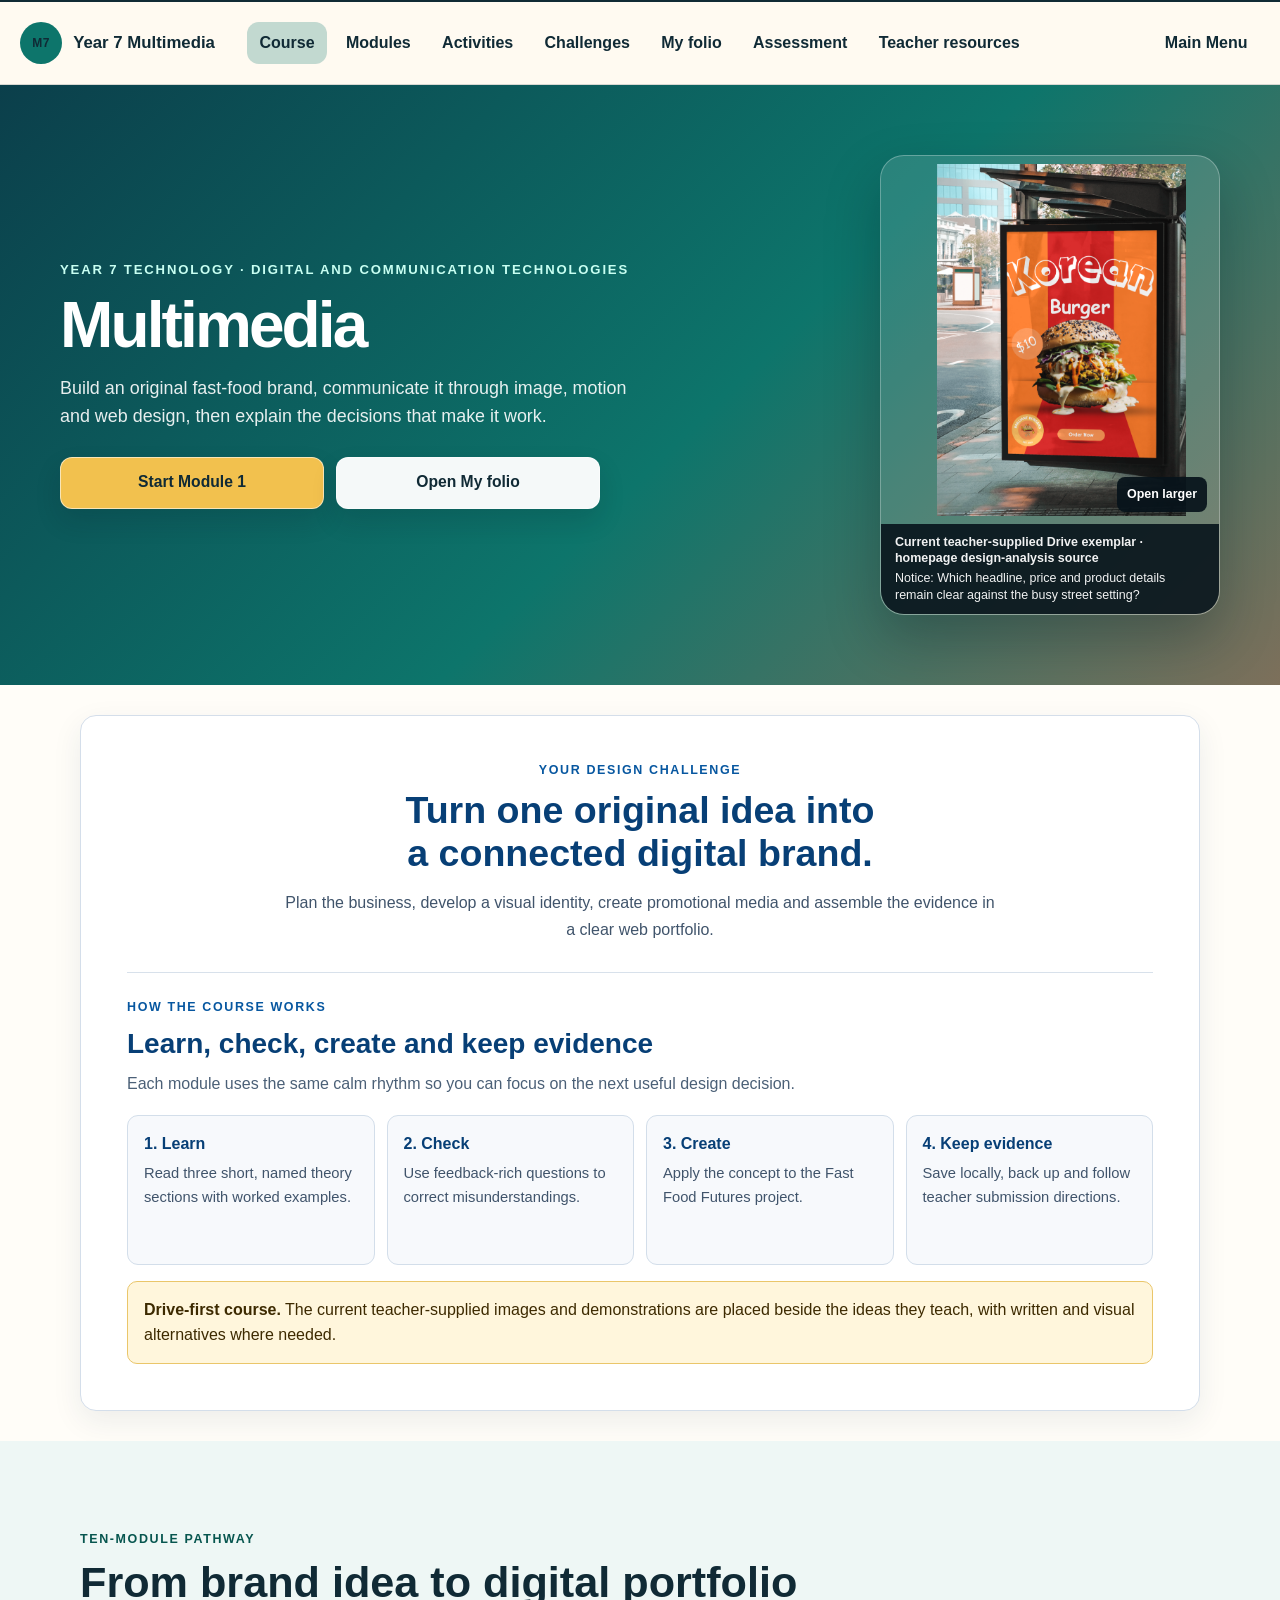
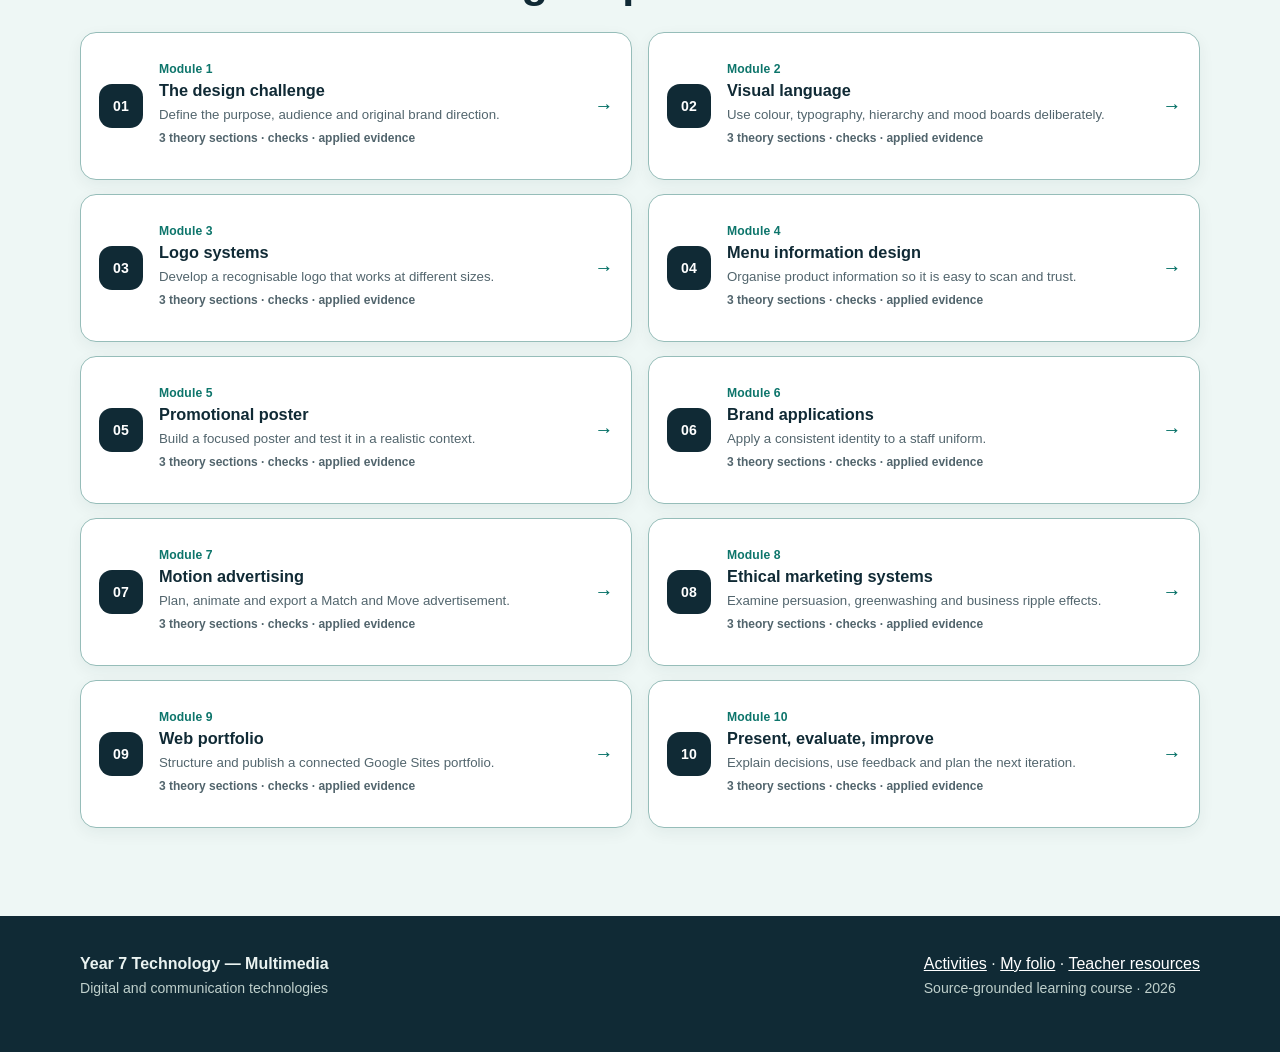
==== commit 37c439c4: "Add photographic examples and module presentations" ====
--- a/index.html
+++ b/index.html
@@ -11,7 +11,7 @@
   <a class="skip-link" href="#main">Skip to course content</a>
   <header class="course-family-nav screen-only"><div class="course-family-nav__inner"><a class="course-family-nav__brand" href="index.html"><span class="course-family-nav__mark" aria-hidden="true">M7</span><span>Year 7 Multimedia</span></a><nav class="course-family-nav__links" aria-label="Course navigation"><a data-nav-key="course" href="index.html">Course</a><a data-nav-key="modules" href="#modules">Modules</a><a data-nav-key="activities" href="activities.html">Activities</a><a data-nav-key="busy-work" href="busy-work.html">Challenges</a><a data-nav-key="folio" href="folio.html">My folio</a><a data-nav-key="assessment" href="assessment.html">Assessment</a><a data-nav-key="teacher-resources" href="teacher-resources.html">Teacher resources</a><a data-main-menu-link href="https://stevencowell.github.io/Main-Page/">Main Menu</a></nav></div></header>
   <main id="main">
-    <section class="course-family-hero family-dark-hero"><div class="course-family-hero-inner"><div class="hero-copy"><p class="eyebrow">Year 7 Technology · Digital and communication technologies</p><h1>Multimedia</h1><p class="lede">Build an original fast-food brand, communicate it through image, motion and web design, then explain the decisions that make it work.</p><div class="hero-actions"><a href="modules/module-01.html">Start Module 1</a><a href="folio.html">Open My folio</a></div></div><figure class="hero-image hero-image-contain" data-hero-media><a class="hero-image__open" href="assets/source/drive-poster-street-mockup.png" target="_blank" rel="noopener" aria-label="Open the supplied street poster mock-up at full size"><img src="assets/source/drive-poster-street-mockup.png" alt="Supplied Fast Food Futures poster shown on an outdoor street advertising panel"><span class="hero-image__open-label">Open larger</span></a><figcaption><strong>Current teacher-supplied Drive exemplar · homepage design-analysis source</strong><span>Notice: Which headline, price and product details remain clear against the busy street setting?</span></figcaption></figure></div></section>
+    <section class="course-family-hero family-dark-hero hero-portrait"><div class="course-family-hero-inner"><div class="hero-copy"><p class="eyebrow">Year 7 Technology · Digital and communication technologies</p><h1>Multimedia</h1><p class="lede">Build an original fast-food brand, communicate it through image, motion and web design, then explain the decisions that make it work.</p><div class="hero-actions"><a href="modules/module-01.html">Start Module 1</a><a href="folio.html">Open My folio</a></div></div><figure class="hero-image hero-image-contain" data-hero-media><a class="hero-image__open" href="assets/source/drive-poster-street-mockup.png" target="_blank" rel="noopener" aria-label="Open the supplied street poster mock-up at full size"><img src="assets/source/drive-poster-street-mockup.png" alt="Supplied Fast Food Futures poster shown on an outdoor street advertising panel"><span class="hero-image__open-label">Open larger</span></a><figcaption><strong>Current teacher-supplied Drive exemplar · homepage design-analysis source</strong><span>Notice: Which headline, price and product details remain clear against the busy street setting?</span></figcaption></figure></div></section>
     <section class="course-family-intro" aria-labelledby="course-intro-title"><div class="course-family-intro__inner"><header class="course-family-intro__heading"><p class="course-family-intro__eyebrow">Your design challenge</p><h2 id="course-intro-title">Turn one original idea into a connected digital brand.</h2><p class="course-family-intro__lede">Plan the business, develop a visual identity, create promotional media and assemble the evidence in a clear web portfolio.</p></header><div class="course-family-intro__routine"><div class="course-family-intro__routine-heading"><p class="course-family-intro__eyebrow">How the course works</p><h3>Learn, check, create and keep evidence</h3><p>Each module uses the same calm rhythm so you can focus on the next useful design decision.</p></div><div class="course-family-intro__cards"><article class="course-family-intro__card"><h4>1. Learn</h4><p>Read three short, named theory sections with worked examples.</p></article><article class="course-family-intro__card"><h4>2. Check</h4><p>Use feedback-rich questions to correct misunderstandings.</p></article><article class="course-family-intro__card"><h4>3. Create</h4><p>Apply the concept to the Fast Food Futures project.</p></article><article class="course-family-intro__card"><h4>4. Keep evidence</h4><p>Save locally, back up and follow teacher submission directions.</p></article></div></div><p class="course-family-intro__evidence"><strong>Drive-first course.</strong> The current teacher-supplied images and demonstrations are placed beside the ideas they teach, with written and visual alternatives where needed.</p></div></section>
     <section class="soft" id="modules"><div class="wrap"><p class="eyebrow">Ten-module pathway</p><h2>From brand idea to digital portfolio</h2><div class="module-grid" data-module-grid></div></div></section>
   </main>
--- a/styles.css
+++ b/styles.css
@@ -130,6 +130,15 @@
 .image-open > span { position: absolute; right: .65rem; bottom: .65rem; padding: .35rem .55rem; border-radius: .45rem; background: rgba(16,42,53,.9); color: #fff; font-size: .74rem; font-weight: 850; }
 .learning-visual figcaption { display: grid; gap: .2rem; padding: .85rem 1rem 1rem; color: var(--muted); font-size: .87rem; }
 .learning-visual figcaption strong { color: var(--ink); font-size: .95rem; }
+
+.module-presentation { display: grid; grid-template-columns: minmax(0, .9fr) minmax(320px, 1.1fr); margin: 0 0 2.2rem; overflow: hidden; border: 1px solid #b9d6cf; border-radius: 1.15rem; background: linear-gradient(135deg, #eef8f5, #fffaf0); box-shadow: 0 14px 34px rgba(16,42,53,.1); }
+.module-presentation__copy { min-width: 0; padding: 1.45rem; }
+.module-presentation__copy h2 { margin-bottom: .65rem; }
+.module-presentation__copy .actions { align-items: stretch; margin-top: 1.2rem; }
+.module-presentation__preview { display: flex; flex-direction: column; min-width: 0; margin: 0; background: #102a35; }
+.module-presentation__preview .image-open { flex: 1 1 auto; min-height: 250px; }
+.module-presentation__preview img { display: block; width: 100%; height: 100%; object-fit: contain; background: #102a35; }
+.module-presentation__preview figcaption { flex: 0 0 auto; padding: .65rem .85rem .75rem; background: #102a35; color: #eaf3f1; font-size: .82rem; line-height: 1.4; }
 
 .video-card { margin: 1.8rem 0; overflow: hidden; border: 1px solid #bed3cf; border-radius: 1rem; background: #f7fbfa; }
 .video-copy { padding: 1.2rem 1.2rem .45rem; }
@@ -240,6 +249,9 @@
   .resource-list li { grid-template-columns: 2.5rem minmax(0, 1fr); }
   .resource-list li > a { grid-column: 2; }
   .learning-visual:only-child { grid-column: auto; }
+  .module-presentation { grid-template-columns: 1fr; }
+  .module-presentation__preview .image-open { min-height: 0; }
+  .module-presentation__preview img { height: auto; }
   .sort-card, .scenario-card, .sequence-card, .matrix-row, .response-grid, .check-grid, .data-pairs { grid-template-columns: 1fr; }
 }
 
--- a/course-family-hero.css
+++ b/course-family-hero.css
@@ -200,10 +200,27 @@
   right: 12px;
 }
 
-.course-family-hero .hero-image-contain img {
-  object-fit: contain !important;
-  padding: 16px !important;
-}
+.course-family-hero .hero-image-contain img {
+  object-fit: contain !important;
+  padding: 16px !important;
+}
+
+/* Portrait source: give the complete Drive exemplar useful scale without cropping it. */
+.course-family-hero.hero-portrait .course-family-hero-inner {
+  grid-template-columns: minmax(0, 1fr) minmax(300px, 340px) !important;
+}
+
+.course-family-hero.hero-portrait .hero-image-contain {
+  height: 460px !important;
+  justify-self: end !important;
+  max-height: 460px !important;
+  max-width: 340px !important;
+  min-height: 460px !important;
+}
+
+.course-family-hero.hero-portrait .hero-image-contain img {
+  padding: 8px !important;
+}
 
 .course-family-hero figcaption,
 .course-family-hero .hero-image-note {
@@ -264,7 +281,7 @@
   color: var(--family-hero-muted, rgba(255, 255, 255, 0.9)) !important;
 }
 
-@media (max-width: 820px) {
+@media (max-width: 820px) {
   .course-family-hero {
     height: auto !important;
     max-height: none !important;
@@ -295,16 +312,28 @@
     grid-column: auto;
   }
 
-  .course-family-hero .hero-plan,
+  .course-family-hero .hero-plan,
   .course-family-hero .hero-showcase,
   .course-family-hero .hero-media,
   .course-family-hero .hero-image,
   .course-family-hero .course-family-hero-identity {
     height: 280px !important;
     max-height: 280px !important;
-    min-height: 280px !important;
-  }
-}
+    min-height: 280px !important;
+  }
+
+  .course-family-hero.hero-portrait .course-family-hero-inner {
+    grid-template-columns: minmax(0, 1fr) !important;
+  }
+
+  .course-family-hero.hero-portrait .hero-image-contain {
+    height: 430px !important;
+    justify-self: center !important;
+    max-height: 430px !important;
+    max-width: 330px !important;
+    min-height: 430px !important;
+  }
+}
 
 @media (max-width: 420px) {
   .course-family-hero .course-family-hero-inner {
--- a/module-pathway.css
+++ b/module-pathway.css
@@ -168,9 +168,9 @@
   :where(.week-grid, .module-grid, .module-map, #module-grid, [data-module-grid], #pathway .grid)
     > :where(.week-card, .phase-card, .module-card, .module-tile, article, a),
   :where(.module-grid, .module-map) > li > :where(.module-card, .module-tile, a) {
-    height: 148px !important;
-    min-height: 148px !important;
-  max-height: 148px !important;
+    height: auto !important;
+    min-height: 164px !important;
+    max-height: none !important;
     padding: 16px 50px 16px 72px !important;
   }
 
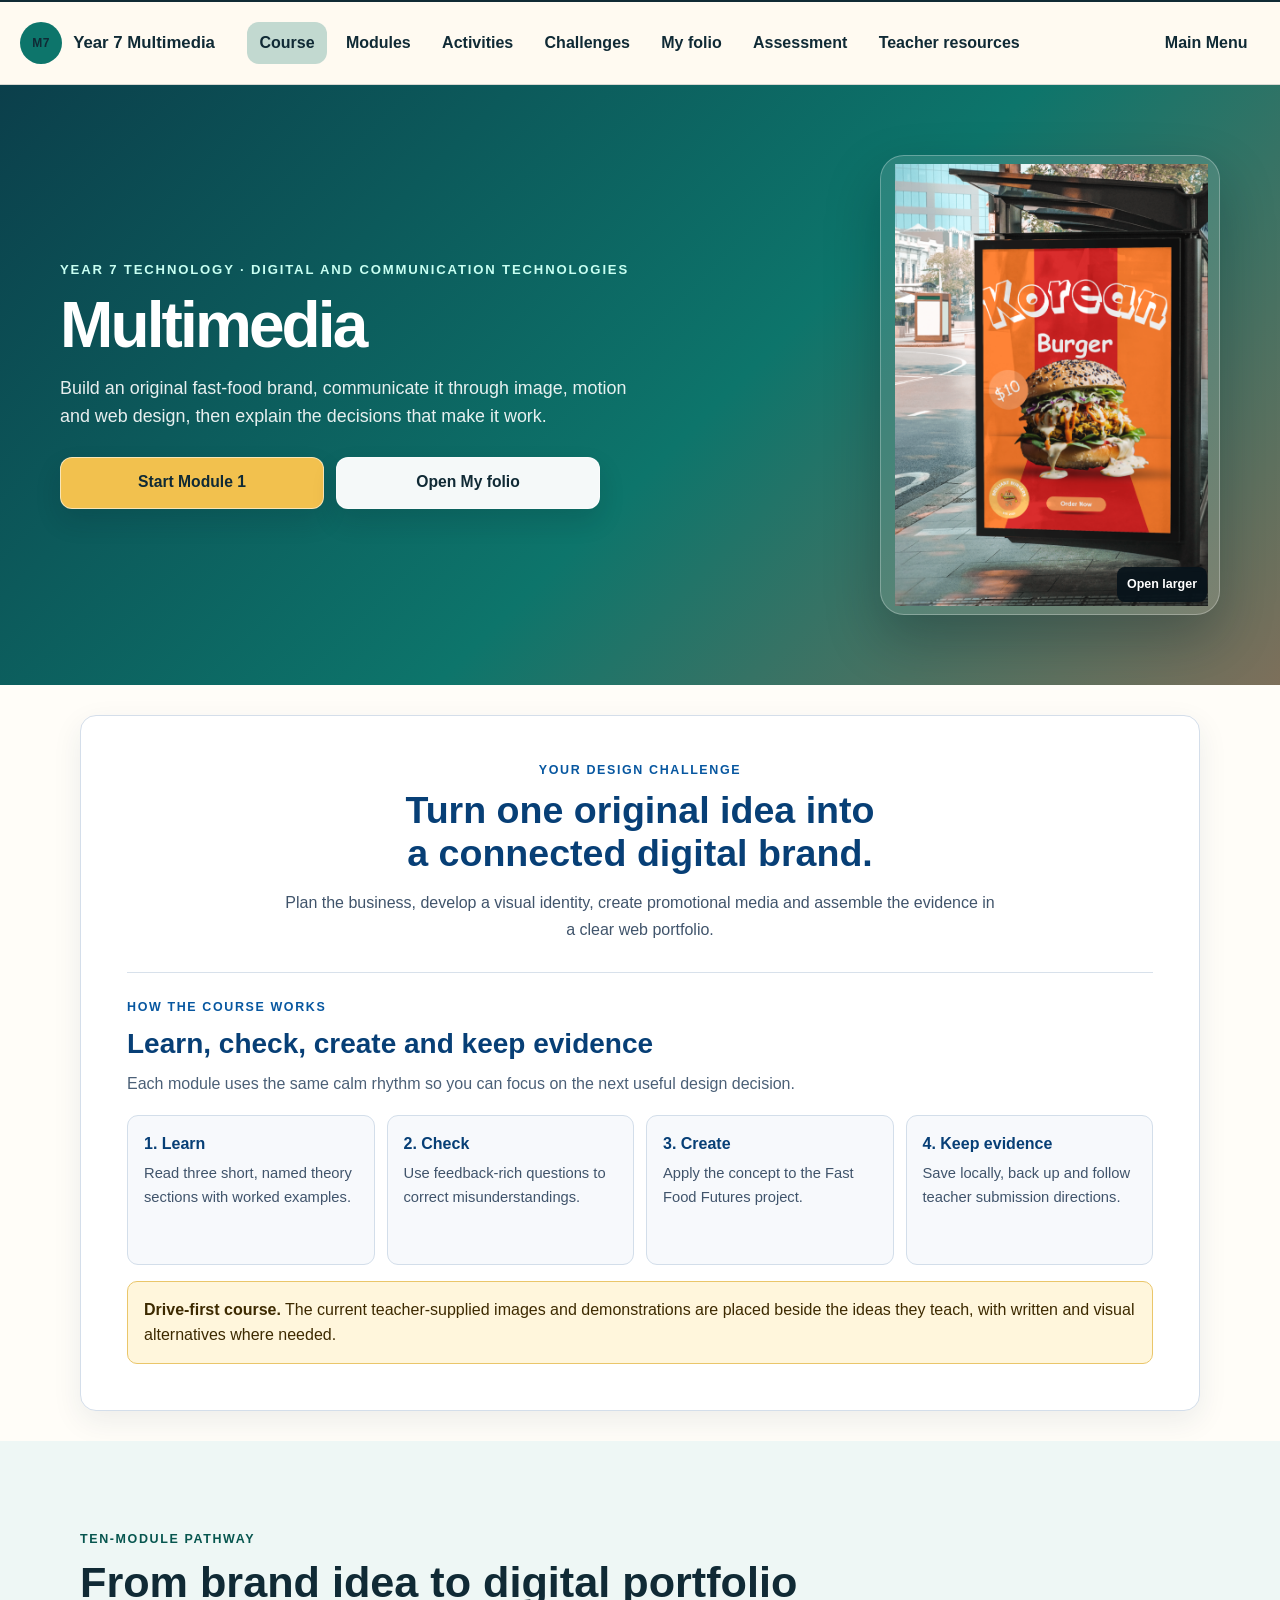
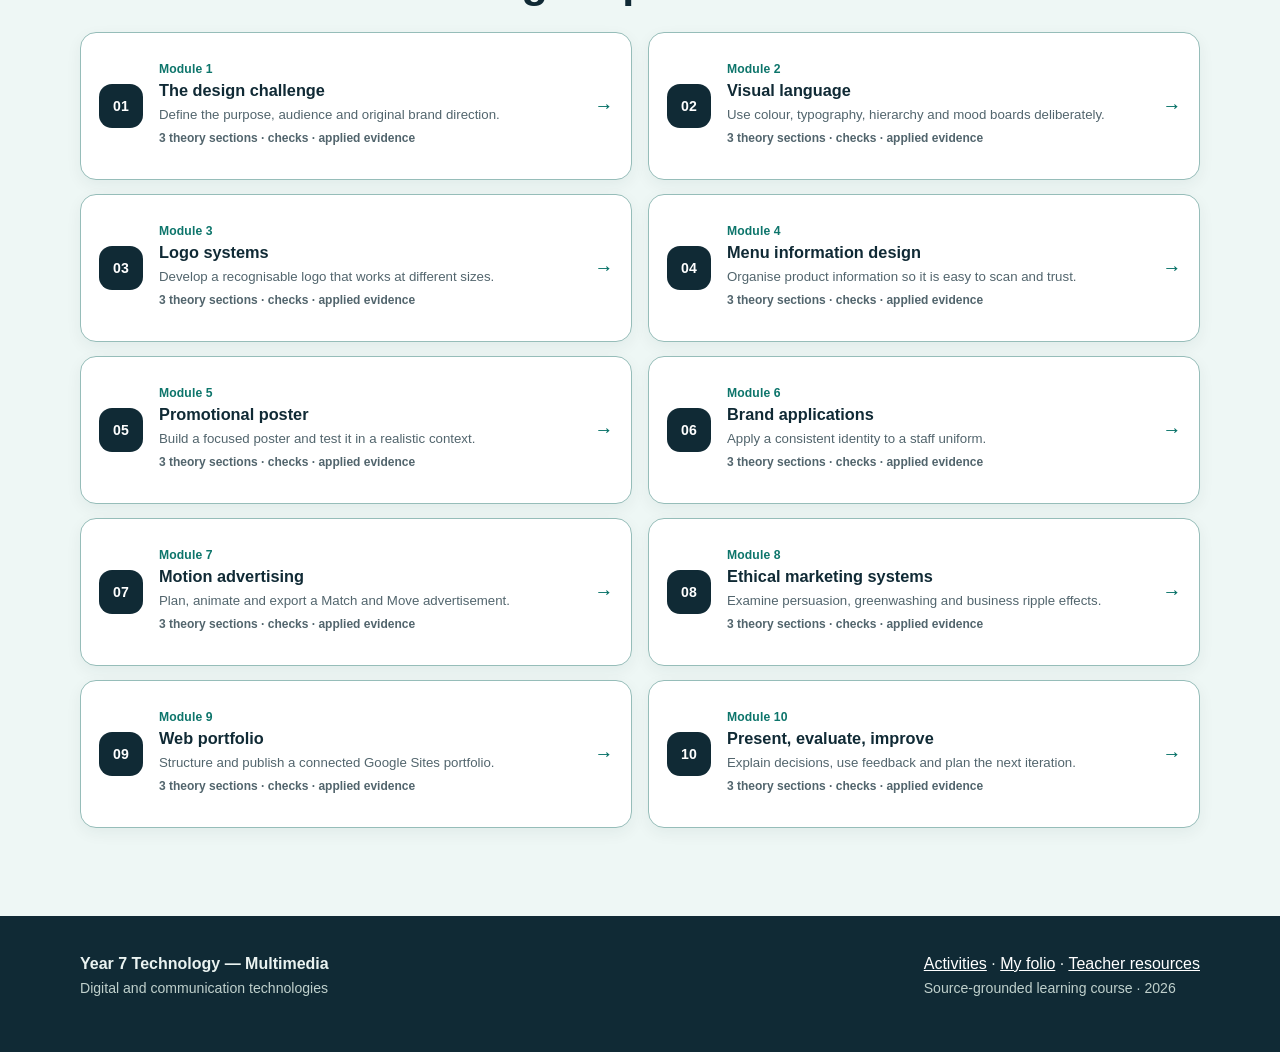
==== commit f496ae1e: "Remove homepage image caption" ====
--- a/index.html
+++ b/index.html
@@ -5,13 +5,13 @@
   <link rel="icon" href="favicon.svg" type="image/svg+xml">
   <meta name="description" content="Year 7 Technology Multimedia — Fast Food Futures student learning course.">
   <title>Year 7 Technology | Multimedia</title>
-  <link rel="stylesheet" href="styles.css"><link rel="stylesheet" href="course-family-navigation.css"><link rel="stylesheet" href="course-family-hero.css"><link rel="stylesheet" href="course-family-intro.css"><link rel="stylesheet" href="module-pathway.css">
+  <link rel="stylesheet" href="styles.css?v=1.3.1"><link rel="stylesheet" href="course-family-navigation.css"><link rel="stylesheet" href="course-family-hero.css?v=1.3.1"><link rel="stylesheet" href="course-family-intro.css"><link rel="stylesheet" href="module-pathway.css">
 </head>
 <body>
   <a class="skip-link" href="#main">Skip to course content</a>
   <header class="course-family-nav screen-only"><div class="course-family-nav__inner"><a class="course-family-nav__brand" href="index.html"><span class="course-family-nav__mark" aria-hidden="true">M7</span><span>Year 7 Multimedia</span></a><nav class="course-family-nav__links" aria-label="Course navigation"><a data-nav-key="course" href="index.html">Course</a><a data-nav-key="modules" href="#modules">Modules</a><a data-nav-key="activities" href="activities.html">Activities</a><a data-nav-key="busy-work" href="busy-work.html">Challenges</a><a data-nav-key="folio" href="folio.html">My folio</a><a data-nav-key="assessment" href="assessment.html">Assessment</a><a data-nav-key="teacher-resources" href="teacher-resources.html">Teacher resources</a><a data-main-menu-link href="https://stevencowell.github.io/Main-Page/">Main Menu</a></nav></div></header>
   <main id="main">
-    <section class="course-family-hero family-dark-hero hero-portrait"><div class="course-family-hero-inner"><div class="hero-copy"><p class="eyebrow">Year 7 Technology · Digital and communication technologies</p><h1>Multimedia</h1><p class="lede">Build an original fast-food brand, communicate it through image, motion and web design, then explain the decisions that make it work.</p><div class="hero-actions"><a href="modules/module-01.html">Start Module 1</a><a href="folio.html">Open My folio</a></div></div><figure class="hero-image hero-image-contain" data-hero-media><a class="hero-image__open" href="assets/source/drive-poster-street-mockup.png" target="_blank" rel="noopener" aria-label="Open the supplied street poster mock-up at full size"><img src="assets/source/drive-poster-street-mockup.png" alt="Supplied Fast Food Futures poster shown on an outdoor street advertising panel"><span class="hero-image__open-label">Open larger</span></a><figcaption><strong>Current teacher-supplied Drive exemplar · homepage design-analysis source</strong><span>Notice: Which headline, price and product details remain clear against the busy street setting?</span></figcaption></figure></div></section>
+    <section class="course-family-hero family-dark-hero hero-portrait"><div class="course-family-hero-inner"><div class="hero-copy"><p class="eyebrow">Year 7 Technology · Digital and communication technologies</p><h1>Multimedia</h1><p class="lede">Build an original fast-food brand, communicate it through image, motion and web design, then explain the decisions that make it work.</p><div class="hero-actions"><a href="modules/module-01.html">Start Module 1</a><a href="folio.html">Open My folio</a></div></div><figure class="hero-image hero-image-contain" data-hero-media><a class="hero-image__open" href="assets/source/drive-poster-street-mockup.png" target="_blank" rel="noopener" aria-label="Open the supplied street poster mock-up at full size"><img src="assets/source/drive-poster-street-mockup.png" alt="Supplied Fast Food Futures poster shown on an outdoor street advertising panel"><span class="hero-image__open-label">Open larger</span></a></figure></div></section>
     <section class="course-family-intro" aria-labelledby="course-intro-title"><div class="course-family-intro__inner"><header class="course-family-intro__heading"><p class="course-family-intro__eyebrow">Your design challenge</p><h2 id="course-intro-title">Turn one original idea into a connected digital brand.</h2><p class="course-family-intro__lede">Plan the business, develop a visual identity, create promotional media and assemble the evidence in a clear web portfolio.</p></header><div class="course-family-intro__routine"><div class="course-family-intro__routine-heading"><p class="course-family-intro__eyebrow">How the course works</p><h3>Learn, check, create and keep evidence</h3><p>Each module uses the same calm rhythm so you can focus on the next useful design decision.</p></div><div class="course-family-intro__cards"><article class="course-family-intro__card"><h4>1. Learn</h4><p>Read three short, named theory sections with worked examples.</p></article><article class="course-family-intro__card"><h4>2. Check</h4><p>Use feedback-rich questions to correct misunderstandings.</p></article><article class="course-family-intro__card"><h4>3. Create</h4><p>Apply the concept to the Fast Food Futures project.</p></article><article class="course-family-intro__card"><h4>4. Keep evidence</h4><p>Save locally, back up and follow teacher submission directions.</p></article></div></div><p class="course-family-intro__evidence"><strong>Drive-first course.</strong> The current teacher-supplied images and demonstrations are placed beside the ideas they teach, with written and visual alternatives where needed.</p></div></section>
     <section class="soft" id="modules"><div class="wrap"><p class="eyebrow">Ten-module pathway</p><h2>From brand idea to digital portfolio</h2><div class="module-grid" data-module-grid></div></div></section>
   </main>
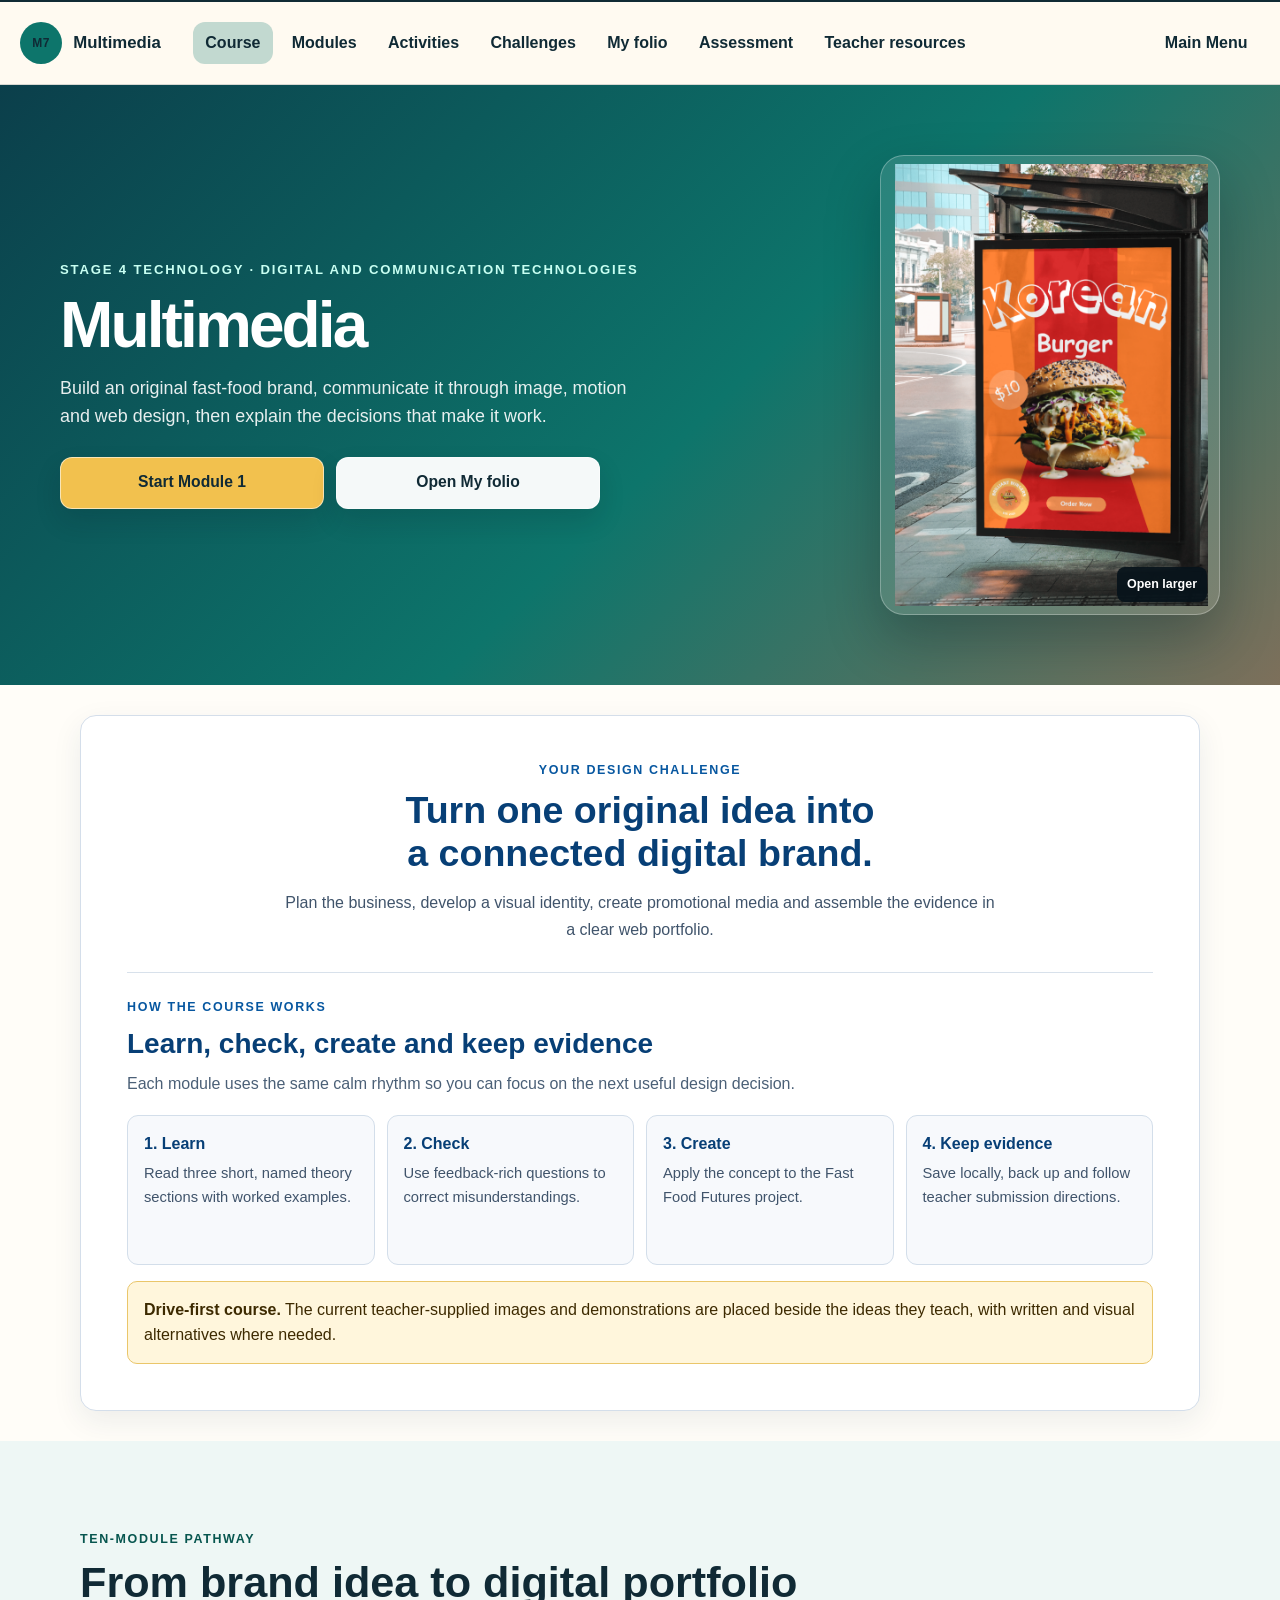
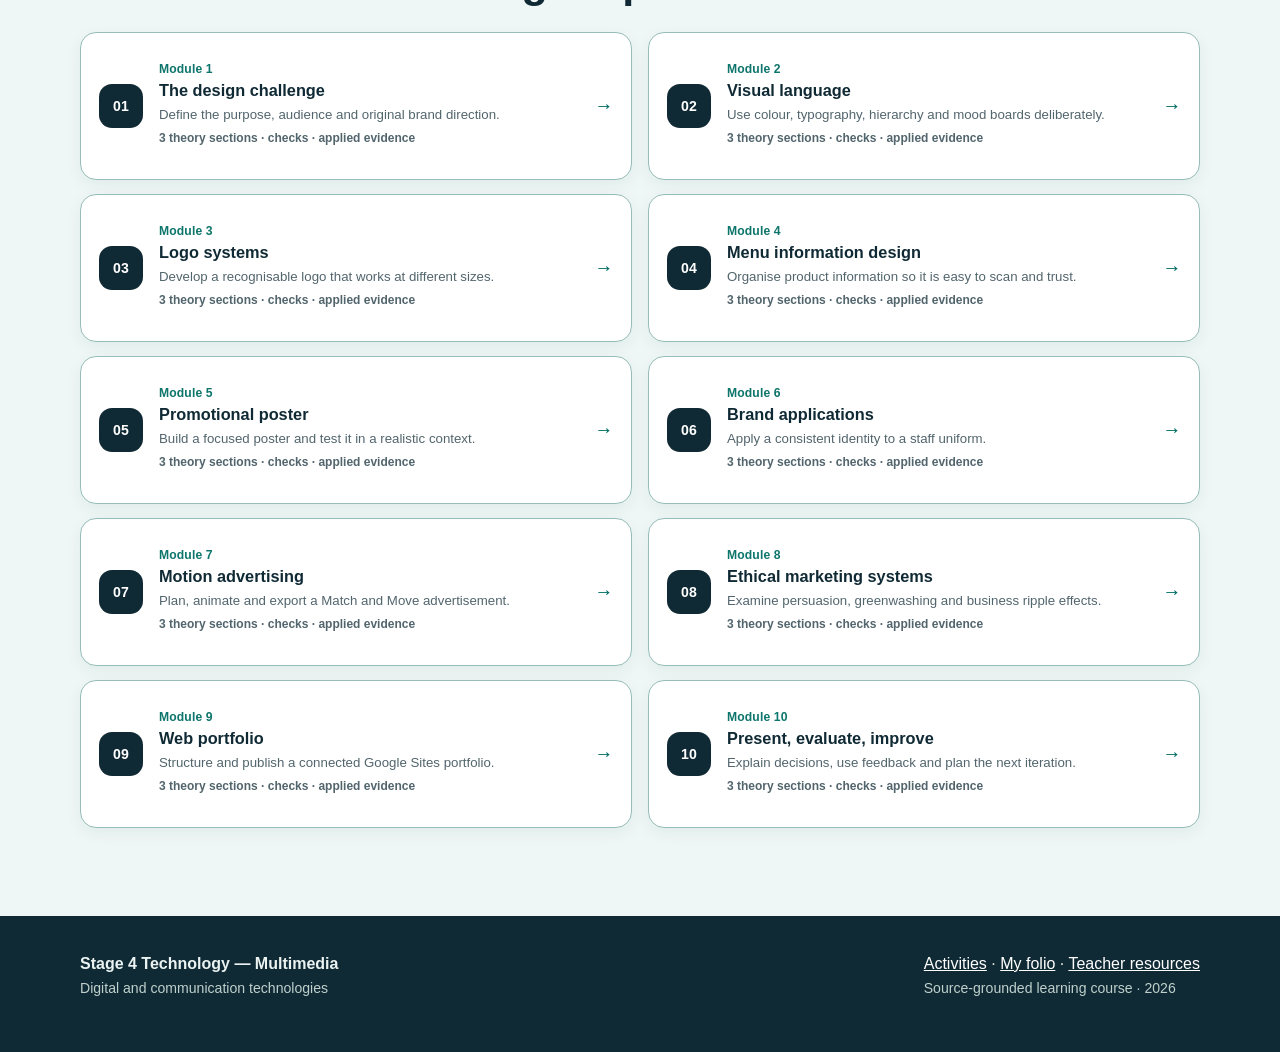
==== commit 928557e9: "Align Multimedia program to Stage 4 network standard" ====
--- a/index.html
+++ b/index.html
@@ -3,18 +3,18 @@
 <head>
   <meta charset="utf-8"><meta name="viewport" content="width=device-width, initial-scale=1">
   <link rel="icon" href="favicon.svg" type="image/svg+xml">
-  <meta name="description" content="Year 7 Technology Multimedia — Fast Food Futures student learning course.">
-  <title>Year 7 Technology | Multimedia</title>
+  <meta name="description" content="Stage 4 Technology Multimedia — Fast Food Futures student learning course.">
+  <title>Stage 4 Technology | Multimedia</title>
   <link rel="stylesheet" href="styles.css?v=1.3.1"><link rel="stylesheet" href="course-family-navigation.css"><link rel="stylesheet" href="course-family-hero.css?v=1.3.1"><link rel="stylesheet" href="course-family-intro.css"><link rel="stylesheet" href="module-pathway.css">
 </head>
 <body>
   <a class="skip-link" href="#main">Skip to course content</a>
-  <header class="course-family-nav screen-only"><div class="course-family-nav__inner"><a class="course-family-nav__brand" href="index.html"><span class="course-family-nav__mark" aria-hidden="true">M7</span><span>Year 7 Multimedia</span></a><nav class="course-family-nav__links" aria-label="Course navigation"><a data-nav-key="course" href="index.html">Course</a><a data-nav-key="modules" href="#modules">Modules</a><a data-nav-key="activities" href="activities.html">Activities</a><a data-nav-key="busy-work" href="busy-work.html">Challenges</a><a data-nav-key="folio" href="folio.html">My folio</a><a data-nav-key="assessment" href="assessment.html">Assessment</a><a data-nav-key="teacher-resources" href="teacher-resources.html">Teacher resources</a><a data-main-menu-link href="https://stevencowell.github.io/Main-Page/">Main Menu</a></nav></div></header>
+  <header class="course-family-nav screen-only"><div class="course-family-nav__inner"><a class="course-family-nav__brand" href="index.html"><span class="course-family-nav__mark" aria-hidden="true">M7</span><span>Multimedia</span></a><nav class="course-family-nav__links" aria-label="Course navigation"><a data-nav-key="course" href="index.html">Course</a><a data-nav-key="modules" href="#modules">Modules</a><a data-nav-key="activities" href="activities.html">Activities</a><a data-nav-key="busy-work" href="busy-work.html">Challenges</a><a data-nav-key="folio" href="folio.html">My folio</a><a data-nav-key="assessment" href="assessment.html">Assessment</a><a data-nav-key="teacher-resources" href="teacher-resources.html">Teacher resources</a><a data-main-menu-link href="https://stevencowell.github.io/Main-Page/">Main Menu</a></nav></div></header>
   <main id="main">
-    <section class="course-family-hero family-dark-hero hero-portrait"><div class="course-family-hero-inner"><div class="hero-copy"><p class="eyebrow">Year 7 Technology · Digital and communication technologies</p><h1>Multimedia</h1><p class="lede">Build an original fast-food brand, communicate it through image, motion and web design, then explain the decisions that make it work.</p><div class="hero-actions"><a href="modules/module-01.html">Start Module 1</a><a href="folio.html">Open My folio</a></div></div><figure class="hero-image hero-image-contain" data-hero-media><a class="hero-image__open" href="assets/source/drive-poster-street-mockup.png" target="_blank" rel="noopener" aria-label="Open the supplied street poster mock-up at full size"><img src="assets/source/drive-poster-street-mockup.png" alt="Supplied Fast Food Futures poster shown on an outdoor street advertising panel"><span class="hero-image__open-label">Open larger</span></a></figure></div></section>
+    <section class="course-family-hero family-dark-hero hero-portrait"><div class="course-family-hero-inner"><div class="hero-copy"><p class="eyebrow">Stage 4 Technology · Digital and communication technologies</p><h1>Multimedia</h1><p class="lede">Build an original fast-food brand, communicate it through image, motion and web design, then explain the decisions that make it work.</p><div class="hero-actions"><a href="modules/module-01.html">Start Module 1</a><a href="folio.html">Open My folio</a></div></div><figure class="hero-image hero-image-contain" data-hero-media><a class="hero-image__open" href="assets/source/drive-poster-street-mockup.png" target="_blank" rel="noopener" aria-label="Open the supplied street poster mock-up at full size"><img src="assets/source/drive-poster-street-mockup.png" alt="Supplied Fast Food Futures poster shown on an outdoor street advertising panel"><span class="hero-image__open-label">Open larger</span></a></figure></div></section>
     <section class="course-family-intro" aria-labelledby="course-intro-title"><div class="course-family-intro__inner"><header class="course-family-intro__heading"><p class="course-family-intro__eyebrow">Your design challenge</p><h2 id="course-intro-title">Turn one original idea into a connected digital brand.</h2><p class="course-family-intro__lede">Plan the business, develop a visual identity, create promotional media and assemble the evidence in a clear web portfolio.</p></header><div class="course-family-intro__routine"><div class="course-family-intro__routine-heading"><p class="course-family-intro__eyebrow">How the course works</p><h3>Learn, check, create and keep evidence</h3><p>Each module uses the same calm rhythm so you can focus on the next useful design decision.</p></div><div class="course-family-intro__cards"><article class="course-family-intro__card"><h4>1. Learn</h4><p>Read three short, named theory sections with worked examples.</p></article><article class="course-family-intro__card"><h4>2. Check</h4><p>Use feedback-rich questions to correct misunderstandings.</p></article><article class="course-family-intro__card"><h4>3. Create</h4><p>Apply the concept to the Fast Food Futures project.</p></article><article class="course-family-intro__card"><h4>4. Keep evidence</h4><p>Save locally, back up and follow teacher submission directions.</p></article></div></div><p class="course-family-intro__evidence"><strong>Drive-first course.</strong> The current teacher-supplied images and demonstrations are placed beside the ideas they teach, with written and visual alternatives where needed.</p></div></section>
     <section class="soft" id="modules"><div class="wrap"><p class="eyebrow">Ten-module pathway</p><h2>From brand idea to digital portfolio</h2><div class="module-grid" data-module-grid></div></div></section>
   </main>
-  <footer class="footer"><div class="wrap footer-grid"><div><strong>Year 7 Technology — Multimedia</strong><p class="fine">Digital and communication technologies</p></div><div><a href="activities.html">Activities</a> · <a href="folio.html">My folio</a> · <a href="teacher-resources.html">Teacher resources</a><p class="fine">Source-grounded learning course · <span data-year></span></p></div></div></footer>
+  <footer class="footer"><div class="wrap footer-grid"><div><strong>Stage 4 Technology — Multimedia</strong><p class="fine">Digital and communication technologies</p></div><div><a href="activities.html">Activities</a> · <a href="folio.html">My folio</a> · <a href="teacher-resources.html">Teacher resources</a><p class="fine">Source-grounded learning course · <span data-year></span></p></div></div></footer>
   <script src="data/course-map.js"></script><script src="scripts/shared.js"></script><script src="scripts/home.js"></script>
 </body></html>
--- a/styles.css
+++ b/styles.css
@@ -159,7 +159,12 @@
 .video-support details { flex: 1 1 24rem; }
 .video-support summary { color: var(--accent-dark); font-weight: 850; cursor: pointer; }
 
+.check-set { margin: 2rem 0; padding: 1.2rem; border: 2px solid #c9ddd7; border-radius: 1.1rem; background: #f5faf8; }
+.check-set__intro { margin-bottom: 1rem; }
+.check-set__intro h3 { margin: .2rem 0 .45rem; font-size: 1.45rem; }
+.check-set__intro p:last-child { margin-bottom: 0; color: var(--muted); }
 .knowledge-check, .evidence-card { margin: 1.8rem 0; padding: 1.35rem; border: 1px solid var(--line); border-radius: 1rem; background: #fff; box-shadow: 0 8px 24px rgba(16,42,53,.06); }
+.check-set .knowledge-check { margin: 1rem 0; box-shadow: none; }
 .knowledge-check fieldset { margin: 0; padding: 0; border: 0; }
 .knowledge-check legend { display: grid; gap: .25rem; width: 100%; margin-bottom: .9rem; font-size: 1.08rem; font-weight: 850; }
 .knowledge-check legend span { color: var(--accent-dark); font-size: .74rem; letter-spacing: .11em; text-transform: uppercase; }
@@ -167,16 +172,21 @@
 .choice:hover, .choice:has(input:checked) { border-color: var(--accent); background: #edf9f6; }
 .choice input { width: 1.15rem; height: 1.15rem; margin-top: .18rem; accent-color: var(--accent); }
 .hint { margin: .8rem 0; }
-.hint summary, .evidence-card summary { color: var(--accent-dark); font-weight: 850; cursor: pointer; }
-.check-feedback { min-height: 1.5rem; margin: .8rem 0 0; padding: .75rem .85rem; border-radius: .6rem; background: #eef4f2; }
-.check-feedback:empty { display: none; }
+.hint summary, .evidence-card summary, [data-written-check] summary { color: var(--accent-dark); font-weight: 850; cursor: pointer; }
+.check-feedback { display: flex; flex-wrap: wrap; gap: .45rem 1rem; align-items: center; min-height: 1.5rem; margin: .8rem 0 0; padding: .75rem .85rem; border-radius: .6rem; background: #eef4f2; }
+.check-feedback[hidden] { display: none; }
 .check-feedback[data-result="correct"] { border-left: 4px solid #2d7a51; background: #eaf8ef; }
 .check-feedback[data-result="retry"] { border-left: 4px solid var(--gold); background: #fff8dc; }
+.check-feedback [data-feedback-copy] { flex: 1 1 24rem; }
+.theory-return { display: inline-flex; align-items: center; min-height: 44px; margin-top: .65rem; color: var(--accent-dark); font-weight: 850; text-decoration: underline; text-underline-offset: .18em; }
+.check-feedback .theory-return { margin-top: 0; }
+.saved-chip { color: #246b46; font-size: .82rem; font-weight: 800; }
 .evidence-card { border-top: 5px solid var(--coral); }
 .evidence-card h3 { font-size: 1.45rem; }
 .evidence-card label, [data-written-check] label { display: block; margin: 1rem 0 .45rem; font-weight: 850; }
 textarea, input[type="text"], select { width: 100%; min-height: 48px; padding: .8rem .9rem; border: 2px solid #9eb3ad; border-radius: .65rem; background: #fff; color: var(--ink); }
 textarea { resize: vertical; line-height: 1.5; }
+.response-meta { display: flex; flex-wrap: wrap; justify-content: space-between; gap: .35rem 1rem; margin: .45rem 0 0; color: var(--muted); font-size: .88rem; font-weight: 700; }
 .save-row { display: flex; flex-wrap: wrap; gap: .75rem 1rem; align-items: center; margin-top: .85rem; }
 .save-status { color: var(--muted); font-size: .88rem; font-weight: 750; }
 .save-status[data-state="saved"] { color: #246b46; }
@@ -262,19 +272,21 @@
   .course-family-nav__links a[data-main-menu-link] { margin-left: 0; }
   .lesson-heading { padding-left: 0; }
   .section-number { position: static; width: auto; height: auto; place-items: start; margin-bottom: .55rem; border-radius: 0; background: transparent; color: var(--coral); }
+  .check-set { padding: .75rem; }
   .knowledge-check, .evidence-card { padding: 1rem; }
   .activity-tools { grid-template-columns: 1fr; }
 }
 
 @media print {
-  .course-family-nav, .actions, .screen-only, .video-launch, .image-open > span, .image-lightbox { display: none !important; }
+  .course-family-nav, .actions, .screen-only, .skip-link, .video-launch, .video-close, .image-open > span, .image-lightbox, .save-row, .theory-return, .hint, .activity-link, .footer { display: none !important; }
   body { background: #fff; color: #000; }
+  main > section { padding: 0; }
   .card, .integration-placeholder, .knowledge-check, .evidence-card, .learning-visual { break-inside: avoid; box-shadow: none; }
   .module-layout { display: block; }
   .module-aside { display: none; }
   .lesson-section { break-before: page; }
   .lesson-section:first-child { break-before: auto; }
-  textarea { min-height: 9rem; border: 1px solid #777; }
+  textarea { min-height: 5rem; border: 1px solid #777; }
   body.print-one .activity-card:not(.print-target) { display: none; }
   body.print-one .activity-card.print-target { border: 0; box-shadow: none; }
 }
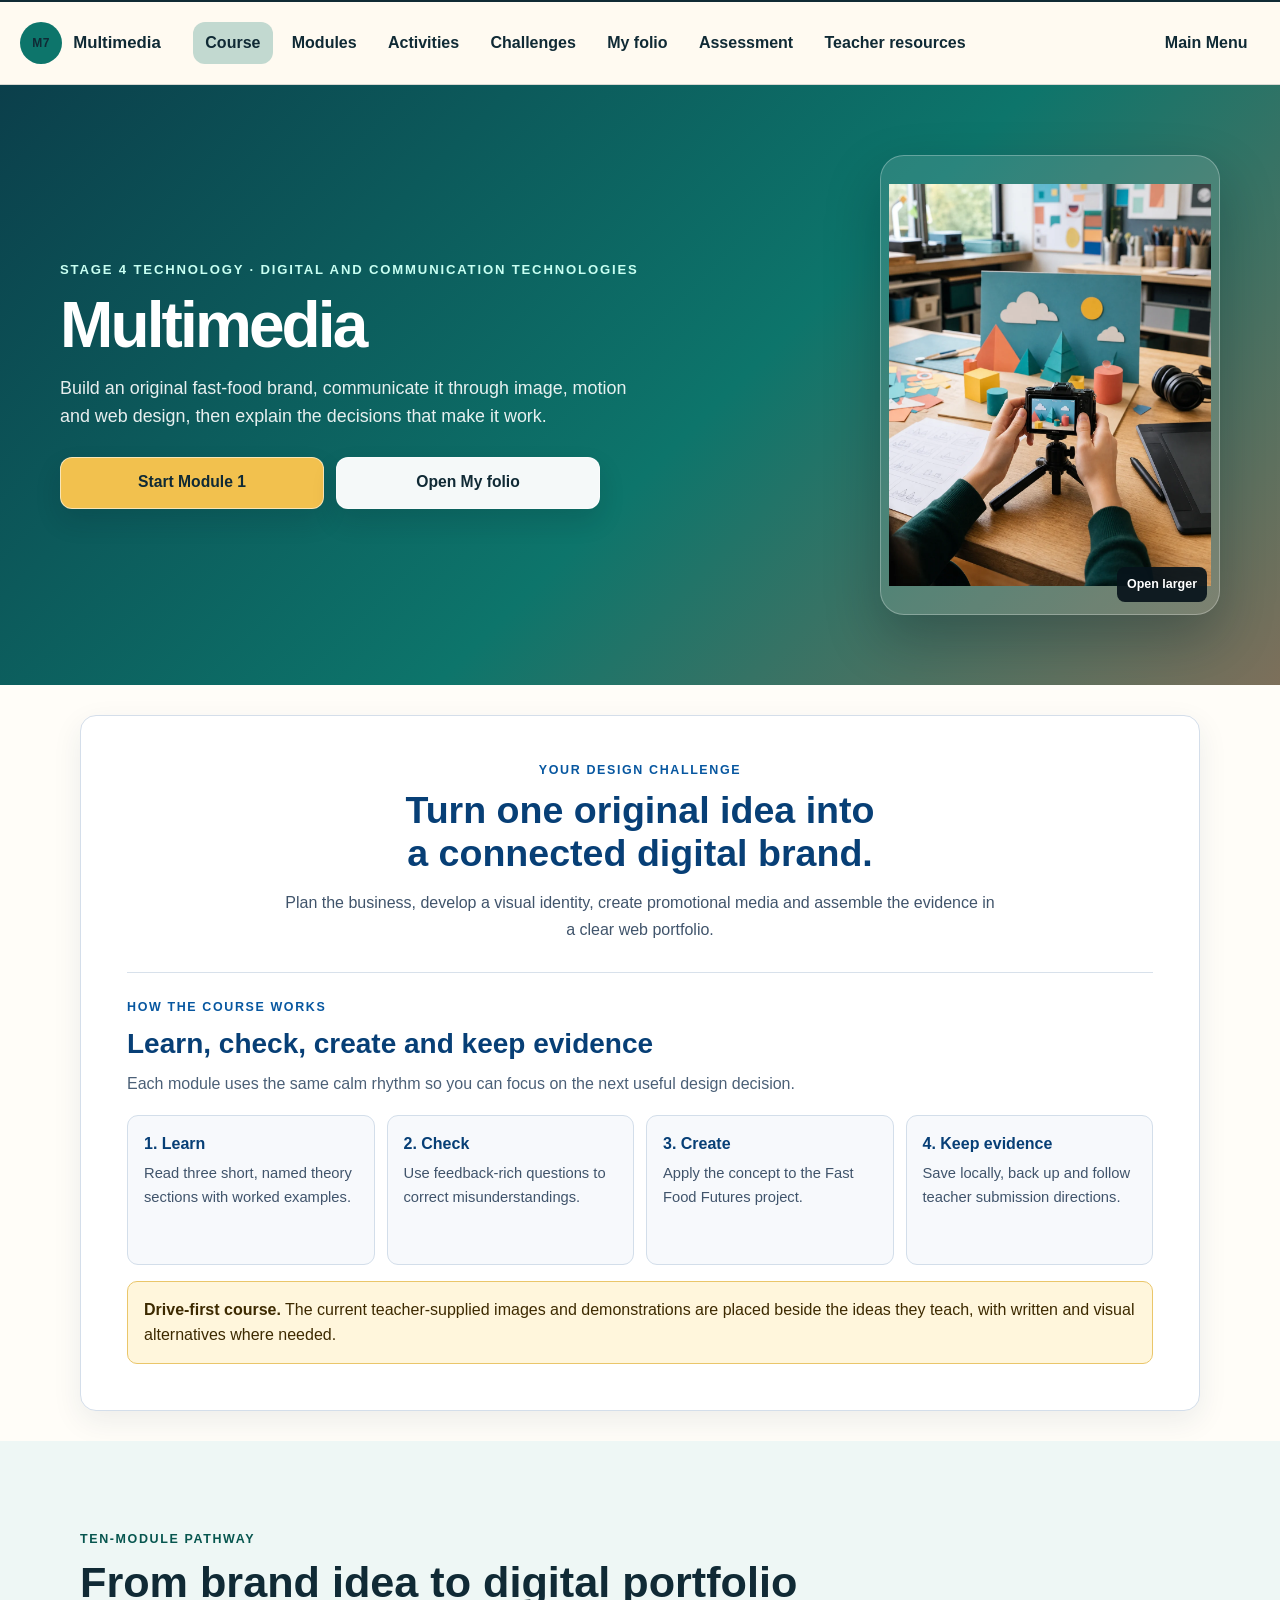
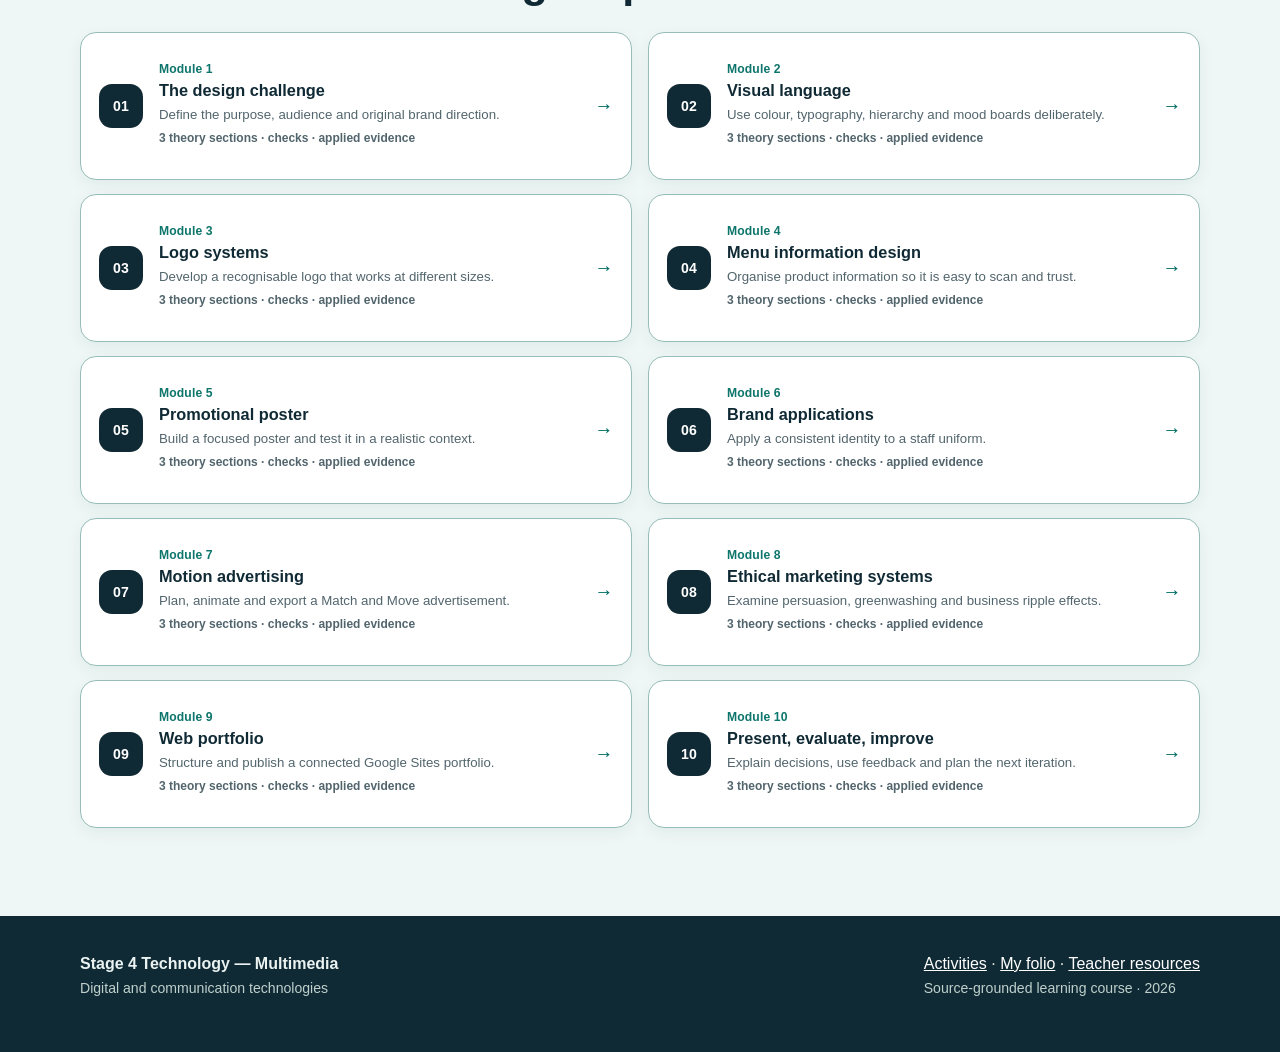
==== commit 121906d1: "Replace Multimedia hero artwork" ====
--- a/index.html
+++ b/index.html
@@ -11,7 +11,7 @@
   <a class="skip-link" href="#main">Skip to course content</a>
   <header class="course-family-nav screen-only"><div class="course-family-nav__inner"><a class="course-family-nav__brand" href="index.html"><span class="course-family-nav__mark" aria-hidden="true">M7</span><span>Multimedia</span></a><nav class="course-family-nav__links" aria-label="Course navigation"><a data-nav-key="course" href="index.html">Course</a><a data-nav-key="modules" href="#modules">Modules</a><a data-nav-key="activities" href="activities.html">Activities</a><a data-nav-key="busy-work" href="busy-work.html">Challenges</a><a data-nav-key="folio" href="folio.html">My folio</a><a data-nav-key="assessment" href="assessment.html">Assessment</a><a data-nav-key="teacher-resources" href="teacher-resources.html">Teacher resources</a><a data-main-menu-link href="https://stevencowell.github.io/Main-Page/">Main Menu</a></nav></div></header>
   <main id="main">
-    <section class="course-family-hero family-dark-hero hero-portrait"><div class="course-family-hero-inner"><div class="hero-copy"><p class="eyebrow">Stage 4 Technology · Digital and communication technologies</p><h1>Multimedia</h1><p class="lede">Build an original fast-food brand, communicate it through image, motion and web design, then explain the decisions that make it work.</p><div class="hero-actions"><a href="modules/module-01.html">Start Module 1</a><a href="folio.html">Open My folio</a></div></div><figure class="hero-image hero-image-contain" data-hero-media><a class="hero-image__open" href="assets/source/drive-poster-street-mockup.png" target="_blank" rel="noopener" aria-label="Open the supplied street poster mock-up at full size"><img src="assets/source/drive-poster-street-mockup.png" alt="Supplied Fast Food Futures poster shown on an outdoor street advertising panel"><span class="hero-image__open-label">Open larger</span></a></figure></div></section>
+    <section class="course-family-hero family-dark-hero hero-portrait"><div class="course-family-hero-inner"><div class="hero-copy"><p class="eyebrow">Stage 4 Technology · Digital and communication technologies</p><h1>Multimedia</h1><p class="lede">Build an original fast-food brand, communicate it through image, motion and web design, then explain the decisions that make it work.</p><div class="hero-actions"><a href="modules/module-01.html">Start Module 1</a><a href="folio.html">Open My folio</a></div></div><figure class="hero-image hero-image-contain" data-hero-media><a class="hero-image__open" href="assets/visuals/multimedia-stop-motion-workspace-v2.webp" target="_blank" rel="noopener" aria-label="Open the Multimedia stop-motion production workspace image at full size"><img src="assets/visuals/multimedia-stop-motion-workspace-v2.webp" alt="Student filming a colourful stop-motion scene in a school Multimedia workspace"><span class="hero-image__open-label">Open larger</span></a></figure></div></section>
     <section class="course-family-intro" aria-labelledby="course-intro-title"><div class="course-family-intro__inner"><header class="course-family-intro__heading"><p class="course-family-intro__eyebrow">Your design challenge</p><h2 id="course-intro-title">Turn one original idea into a connected digital brand.</h2><p class="course-family-intro__lede">Plan the business, develop a visual identity, create promotional media and assemble the evidence in a clear web portfolio.</p></header><div class="course-family-intro__routine"><div class="course-family-intro__routine-heading"><p class="course-family-intro__eyebrow">How the course works</p><h3>Learn, check, create and keep evidence</h3><p>Each module uses the same calm rhythm so you can focus on the next useful design decision.</p></div><div class="course-family-intro__cards"><article class="course-family-intro__card"><h4>1. Learn</h4><p>Read three short, named theory sections with worked examples.</p></article><article class="course-family-intro__card"><h4>2. Check</h4><p>Use feedback-rich questions to correct misunderstandings.</p></article><article class="course-family-intro__card"><h4>3. Create</h4><p>Apply the concept to the Fast Food Futures project.</p></article><article class="course-family-intro__card"><h4>4. Keep evidence</h4><p>Save locally, back up and follow teacher submission directions.</p></article></div></div><p class="course-family-intro__evidence"><strong>Drive-first course.</strong> The current teacher-supplied images and demonstrations are placed beside the ideas they teach, with written and visual alternatives where needed.</p></div></section>
     <section class="soft" id="modules"><div class="wrap"><p class="eyebrow">Ten-module pathway</p><h2>From brand idea to digital portfolio</h2><div class="module-grid" data-module-grid></div></div></section>
   </main>
